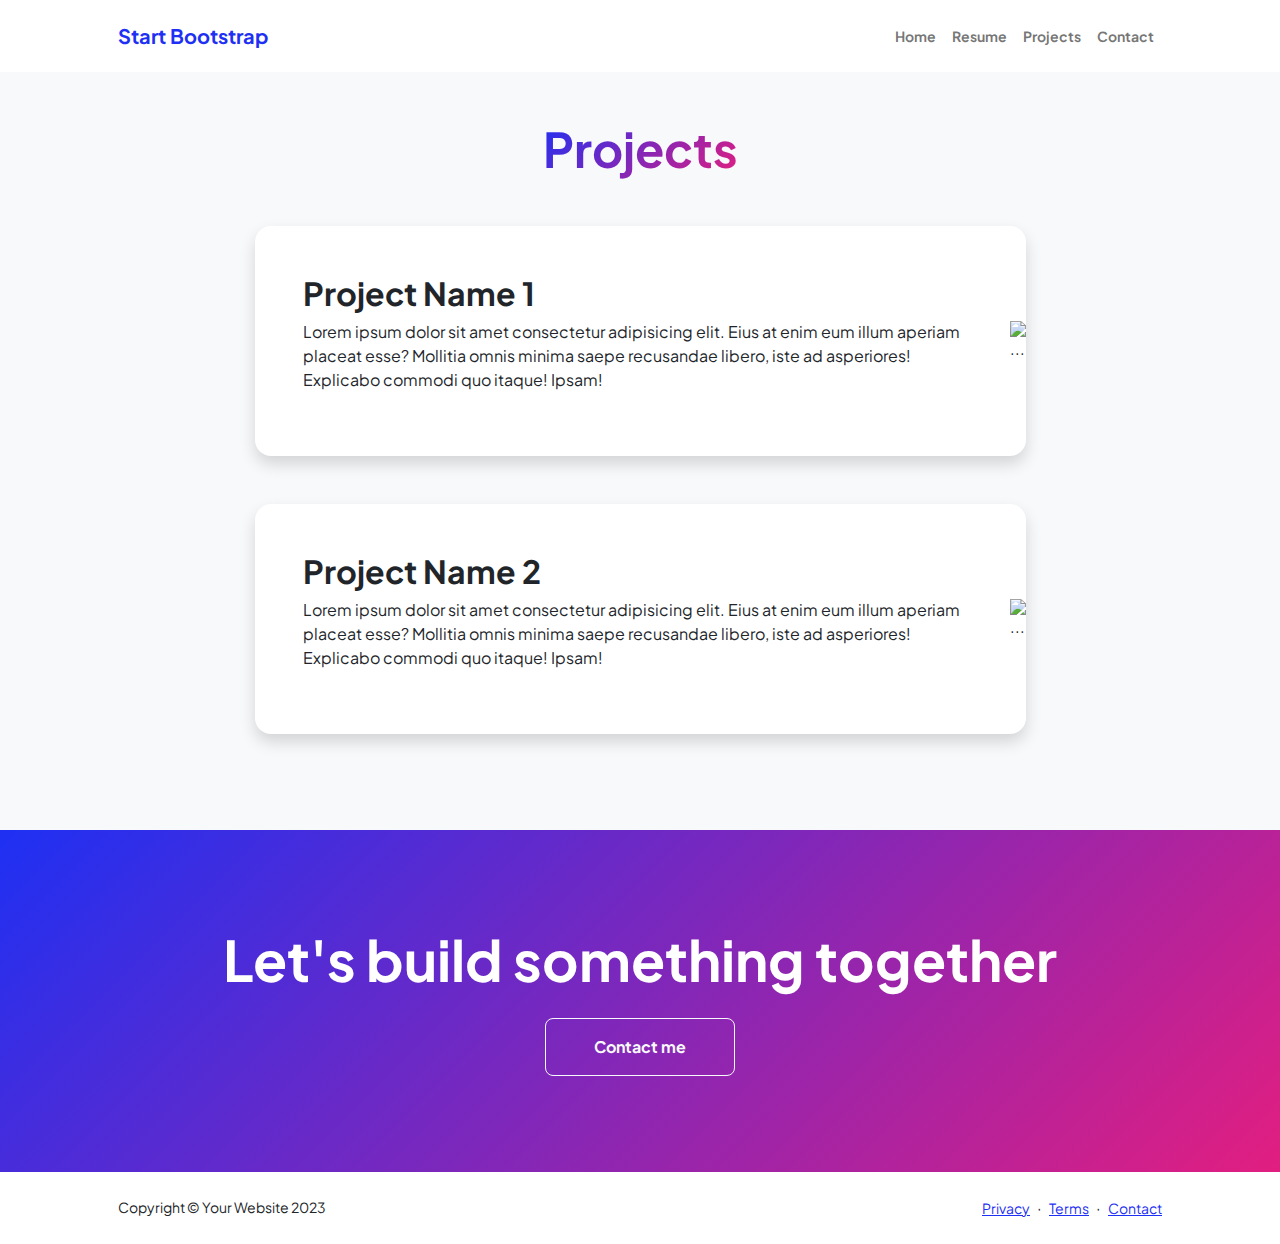
==== projects.html @ a267d9a8 "Initial commit" ====
<!DOCTYPE html>
<html lang="en">
    <head>
        <meta charset="utf-8" />
        <meta name="viewport" content="width=device-width, initial-scale=1, shrink-to-fit=no" />
        <meta name="description" content="" />
        <meta name="author" content="" />
        <title>Modern Business - Start Bootstrap Template</title>
        <!-- Favicon-->
        <link rel="icon" type="image/x-icon" href="assets/favicon.ico" />
        <!-- Custom Google font-->
        <link rel="preconnect" href="https://fonts.googleapis.com" />
        <link rel="preconnect" href="https://fonts.gstatic.com" crossorigin />
        <link href="https://fonts.googleapis.com/css2?family=Plus+Jakarta+Sans:wght@100;200;300;400;500;600;700;800;900&amp;display=swap" rel="stylesheet" />
        <!-- Bootstrap icons-->
        <link href="https://cdn.jsdelivr.net/npm/bootstrap-icons@1.8.1/font/bootstrap-icons.css" rel="stylesheet" />
        <!-- Core theme CSS (includes Bootstrap)-->
        <link href="css/styles.css" rel="stylesheet" />
    </head>
    <body class="d-flex flex-column h-100 bg-light">
        <main class="flex-shrink-0">
            <!-- Navigation-->
            <nav class="navbar navbar-expand-lg navbar-light bg-white py-3">
                <div class="container px-5">
                    <a class="navbar-brand" href="index.html"><span class="fw-bolder text-primary">Start Bootstrap</span></a>
                    <button class="navbar-toggler" type="button" data-bs-toggle="collapse" data-bs-target="#navbarSupportedContent" aria-controls="navbarSupportedContent" aria-expanded="false" aria-label="Toggle navigation"><span class="navbar-toggler-icon"></span></button>
                    <div class="collapse navbar-collapse" id="navbarSupportedContent">
                        <ul class="navbar-nav ms-auto mb-2 mb-lg-0 small fw-bolder">
                            <li class="nav-item"><a class="nav-link" href="index.html">Home</a></li>
                            <li class="nav-item"><a class="nav-link" href="resume.html">Resume</a></li>
                            <li class="nav-item"><a class="nav-link" href="projects.html">Projects</a></li>
                            <li class="nav-item"><a class="nav-link" href="contact.html">Contact</a></li>
                        </ul>
                    </div>
                </div>
            </nav>
            <!-- Projects Section-->
            <section class="py-5">
                <div class="container px-5 mb-5">
                    <div class="text-center mb-5">
                        <h1 class="display-5 fw-bolder mb-0"><span class="text-gradient d-inline">Projects</span></h1>
                    </div>
                    <div class="row gx-5 justify-content-center">
                        <div class="col-lg-11 col-xl-9 col-xxl-8">
                            <!-- Project Card 1-->
                            <div class="card overflow-hidden shadow rounded-4 border-0 mb-5">
                                <div class="card-body p-0">
                                    <div class="d-flex align-items-center">
                                        <div class="p-5">
                                            <h2 class="fw-bolder">Project Name 1</h2>
                                            <p>Lorem ipsum dolor sit amet consectetur adipisicing elit. Eius at enim eum illum aperiam placeat esse? Mollitia omnis minima saepe recusandae libero, iste ad asperiores! Explicabo commodi quo itaque! Ipsam!</p>
                                        </div>
                                        <img class="img-fluid" src="https://dummyimage.com/300x400/343a40/6c757d" alt="..." />
                                    </div>
                                </div>
                            </div>
                            <!-- Project Card 2-->
                            <div class="card overflow-hidden shadow rounded-4 border-0">
                                <div class="card-body p-0">
                                    <div class="d-flex align-items-center">
                                        <div class="p-5">
                                            <h2 class="fw-bolder">Project Name 2</h2>
                                            <p>Lorem ipsum dolor sit amet consectetur adipisicing elit. Eius at enim eum illum aperiam placeat esse? Mollitia omnis minima saepe recusandae libero, iste ad asperiores! Explicabo commodi quo itaque! Ipsam!</p>
                                        </div>
                                        <img class="img-fluid" src="https://dummyimage.com/300x400/343a40/6c757d" alt="..." />
                                    </div>
                                </div>
                            </div>
                        </div>
                    </div>
                </div>
            </section>
            <!-- Call to action section-->
            <section class="py-5 bg-gradient-primary-to-secondary text-white">
                <div class="container px-5 my-5">
                    <div class="text-center">
                        <h2 class="display-4 fw-bolder mb-4">Let's build something together</h2>
                        <a class="btn btn-outline-light btn-lg px-5 py-3 fs-6 fw-bolder" href="contact.html">Contact me</a>
                    </div>
                </div>
            </section>
        </main>
        <!-- Footer-->
        <footer class="bg-white py-4 mt-auto">
            <div class="container px-5">
                <div class="row align-items-center justify-content-between flex-column flex-sm-row">
                    <div class="col-auto"><div class="small m-0">Copyright &copy; Your Website 2023</div></div>
                    <div class="col-auto">
                        <a class="small" href="#!">Privacy</a>
                        <span class="mx-1">&middot;</span>
                        <a class="small" href="#!">Terms</a>
                        <span class="mx-1">&middot;</span>
                        <a class="small" href="#!">Contact</a>
                    </div>
                </div>
            </div>
        </footer>
        <!-- Bootstrap core JS-->
        <script src="https://cdn.jsdelivr.net/npm/bootstrap@5.2.3/dist/js/bootstrap.bundle.min.js"></script>
        <!-- Core theme JS-->
        <script src="js/scripts.js"></script>
    </body>
</html>
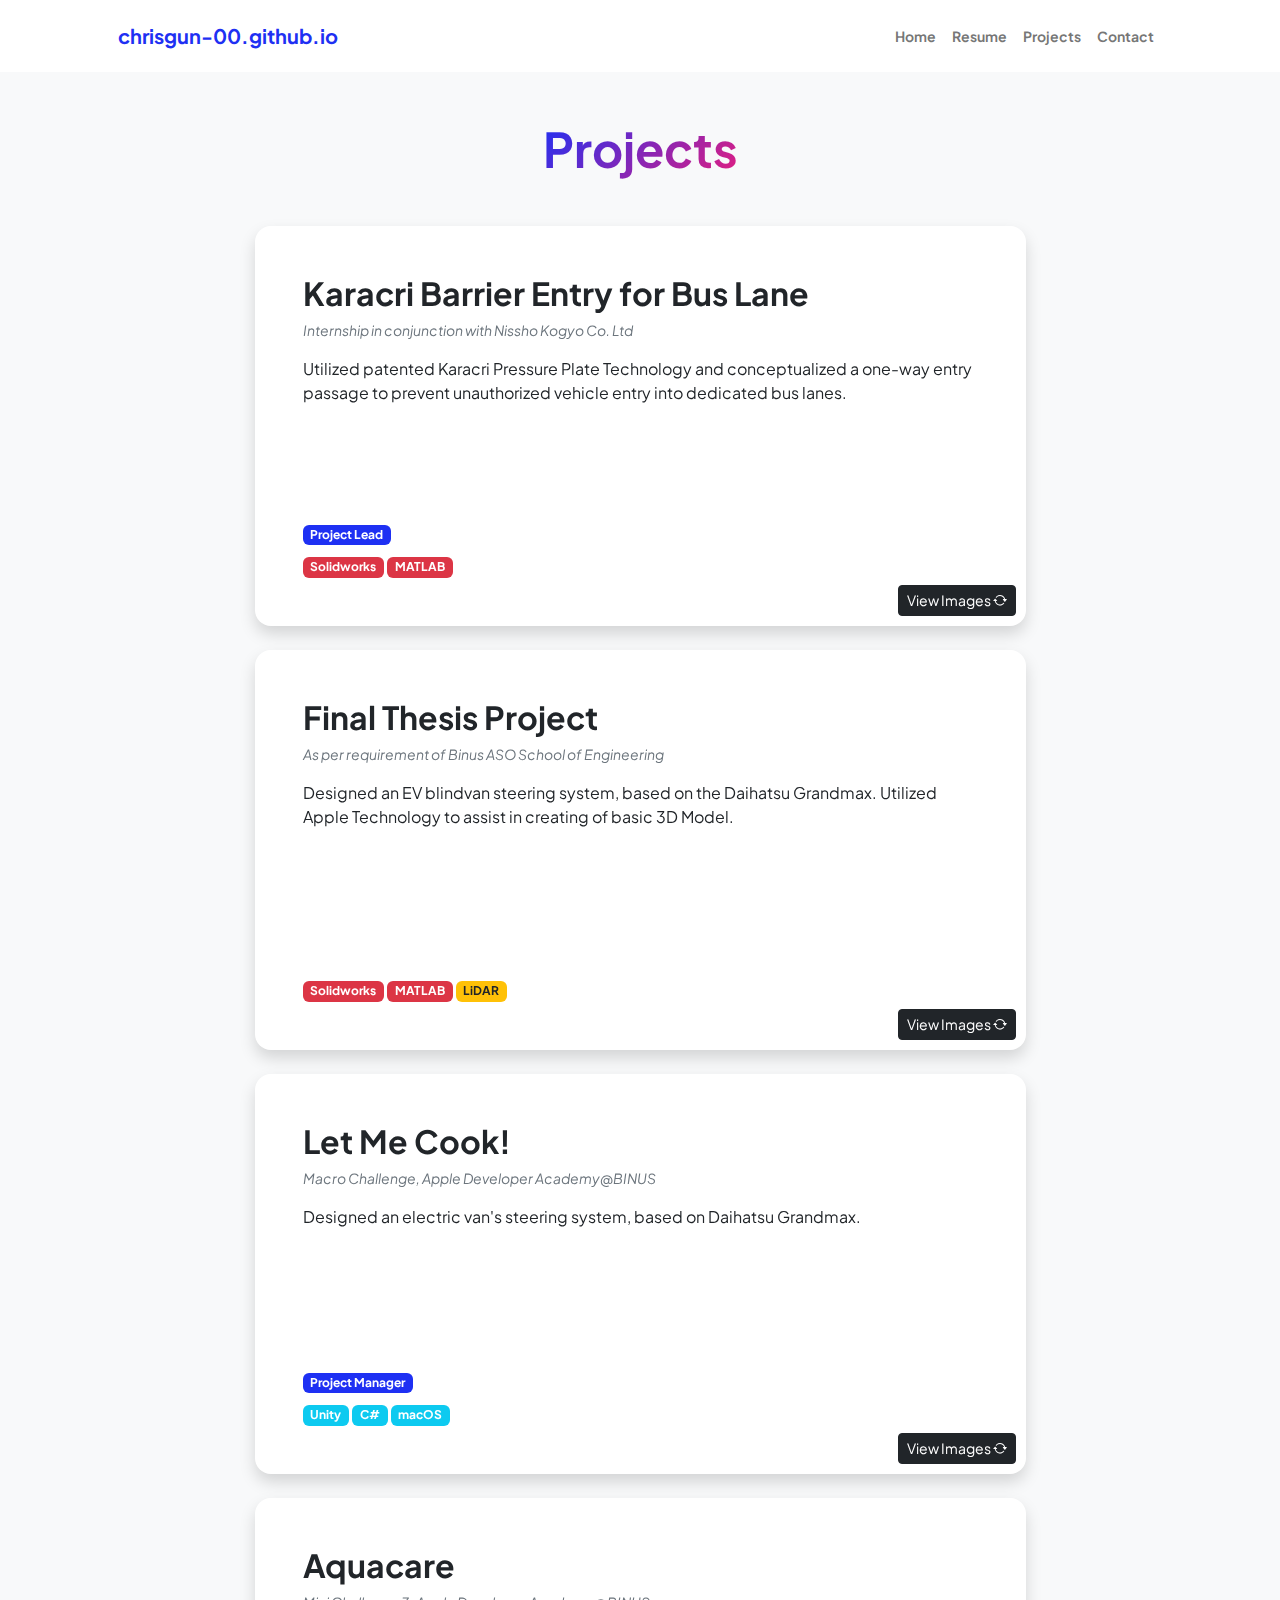
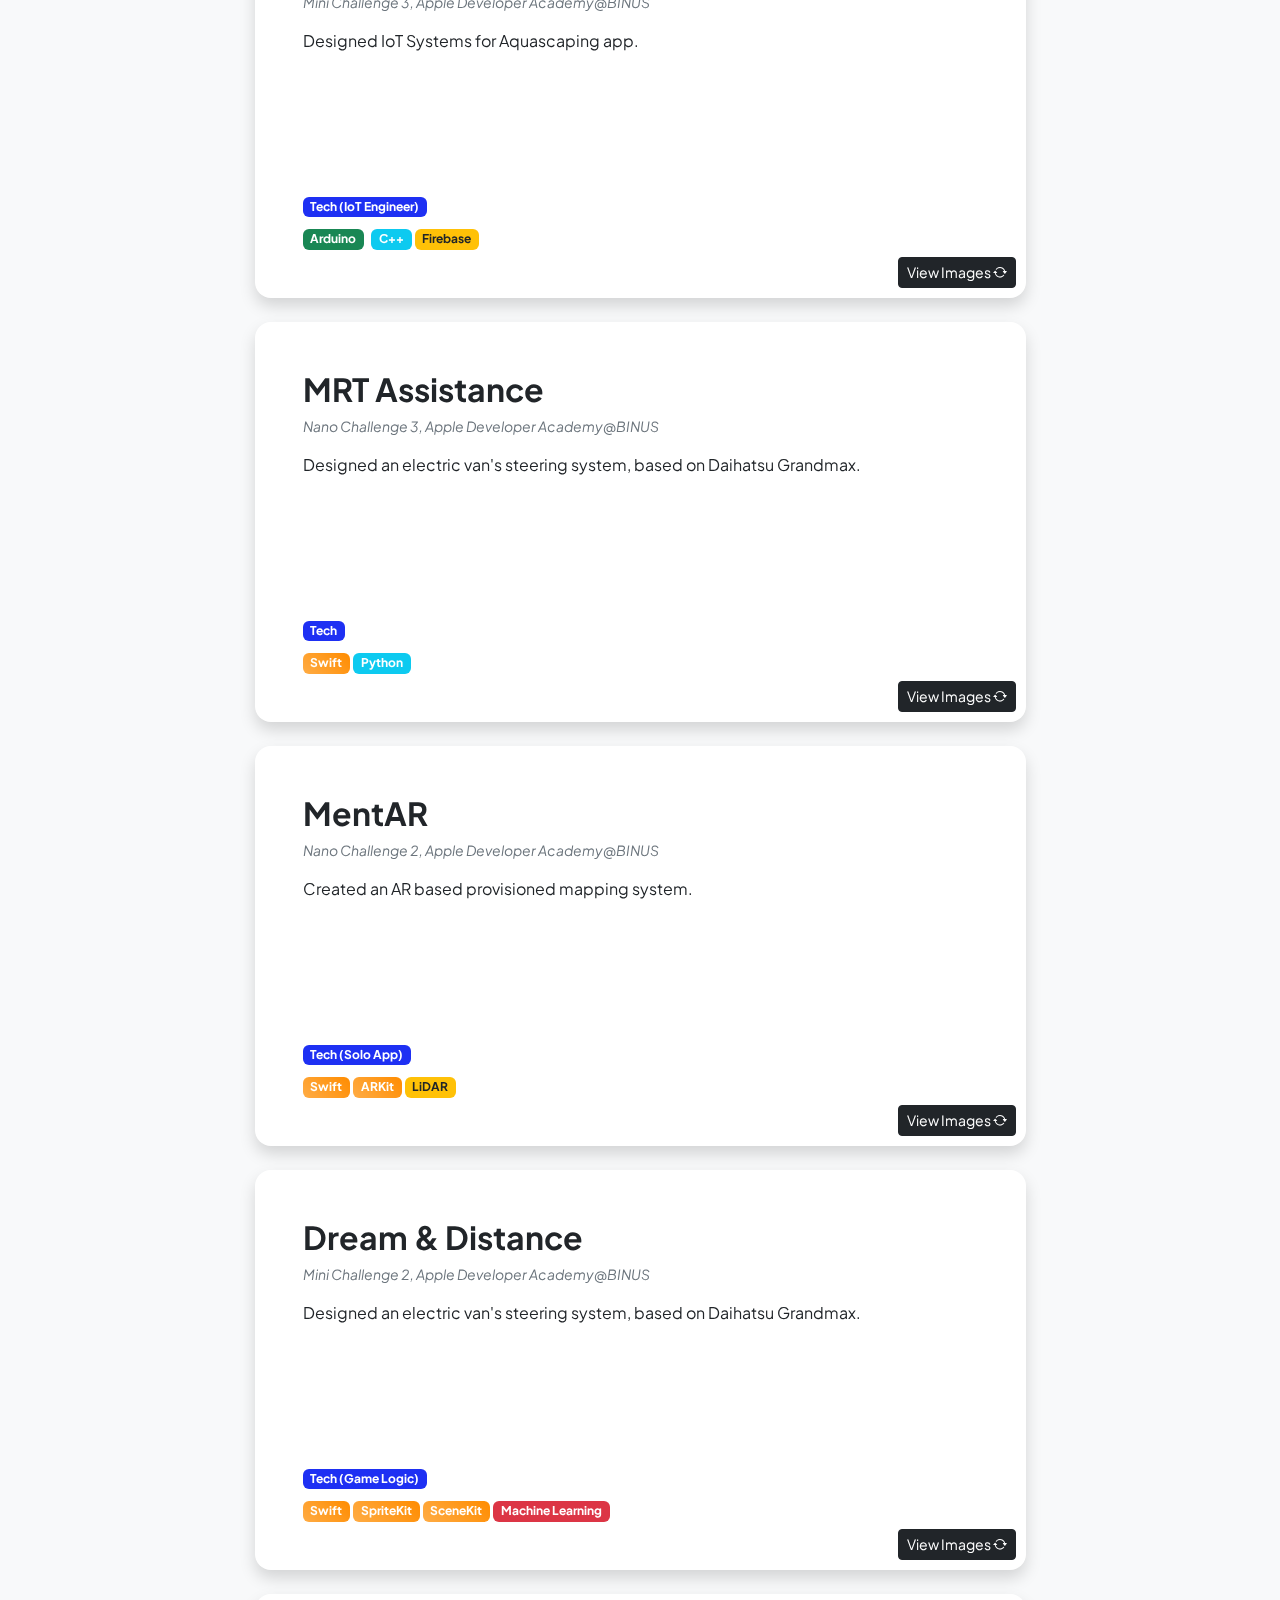
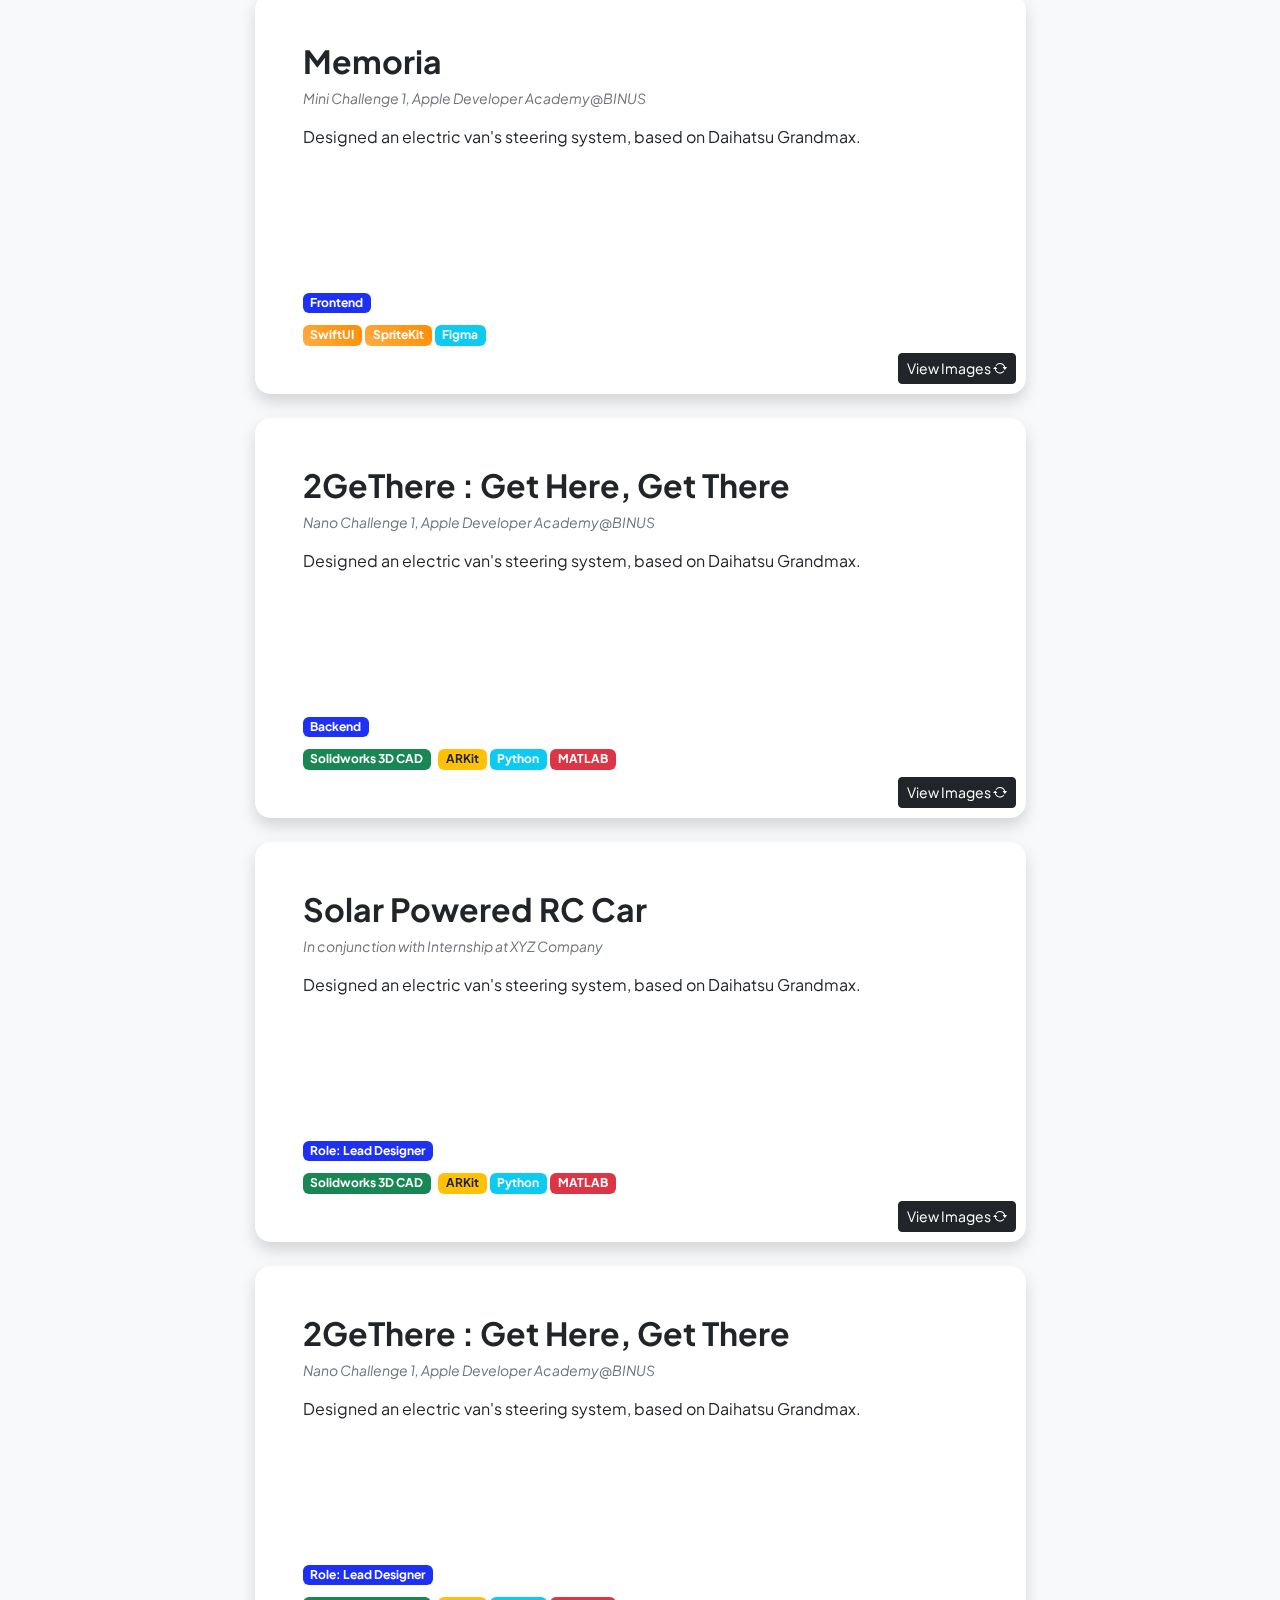
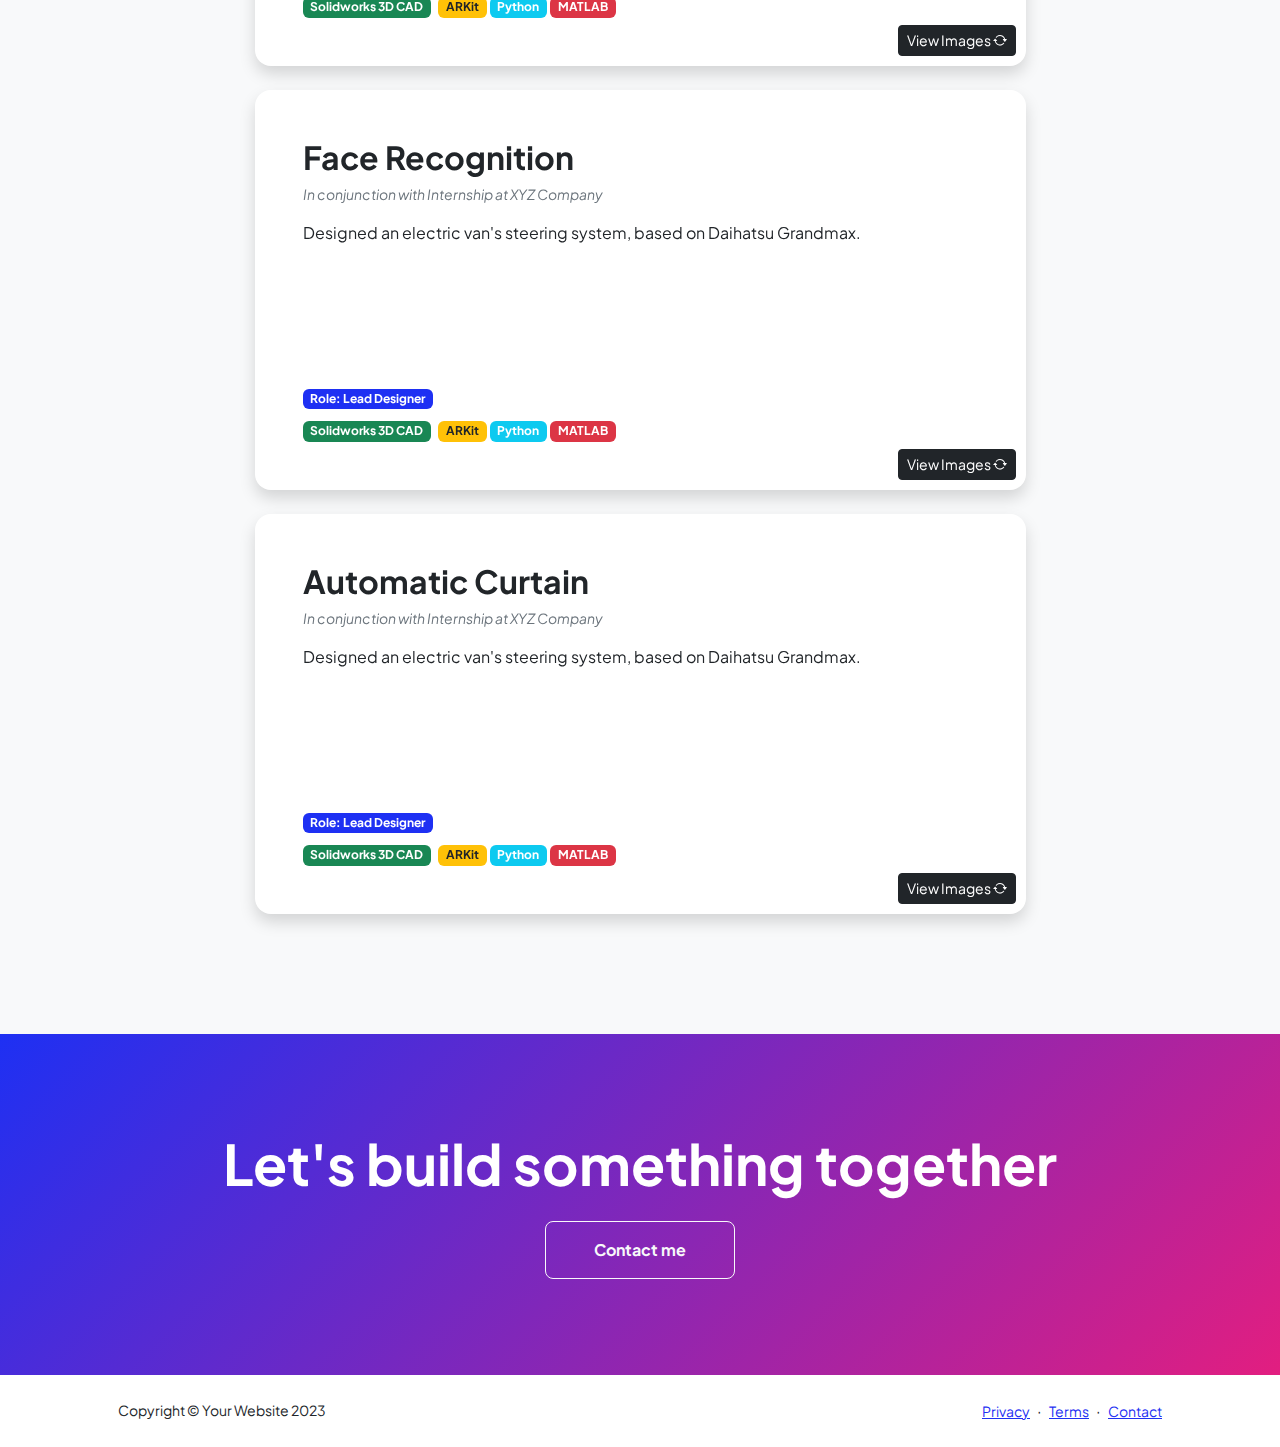
==== commit c09755df: "updated & edited" ====
--- a/projects.html
+++ b/projects.html
@@ -1,103 +1,885 @@
 <!DOCTYPE html>
+
 <html lang="en">
-    <head>
-        <meta charset="utf-8" />
-        <meta name="viewport" content="width=device-width, initial-scale=1, shrink-to-fit=no" />
-        <meta name="description" content="" />
-        <meta name="author" content="" />
-        <title>Modern Business - Start Bootstrap Template</title>
-        <!-- Favicon-->
-        <link rel="icon" type="image/x-icon" href="assets/favicon.ico" />
-        <!-- Custom Google font-->
-        <link rel="preconnect" href="https://fonts.googleapis.com" />
-        <link rel="preconnect" href="https://fonts.gstatic.com" crossorigin />
-        <link href="https://fonts.googleapis.com/css2?family=Plus+Jakarta+Sans:wght@100;200;300;400;500;600;700;800;900&amp;display=swap" rel="stylesheet" />
-        <!-- Bootstrap icons-->
-        <link href="https://cdn.jsdelivr.net/npm/bootstrap-icons@1.8.1/font/bootstrap-icons.css" rel="stylesheet" />
-        <!-- Core theme CSS (includes Bootstrap)-->
-        <link href="css/styles.css" rel="stylesheet" />
-    </head>
-    <body class="d-flex flex-column h-100 bg-light">
-        <main class="flex-shrink-0">
-            <!-- Navigation-->
-            <nav class="navbar navbar-expand-lg navbar-light bg-white py-3">
-                <div class="container px-5">
-                    <a class="navbar-brand" href="index.html"><span class="fw-bolder text-primary">Start Bootstrap</span></a>
-                    <button class="navbar-toggler" type="button" data-bs-toggle="collapse" data-bs-target="#navbarSupportedContent" aria-controls="navbarSupportedContent" aria-expanded="false" aria-label="Toggle navigation"><span class="navbar-toggler-icon"></span></button>
-                    <div class="collapse navbar-collapse" id="navbarSupportedContent">
-                        <ul class="navbar-nav ms-auto mb-2 mb-lg-0 small fw-bolder">
-                            <li class="nav-item"><a class="nav-link" href="index.html">Home</a></li>
-                            <li class="nav-item"><a class="nav-link" href="resume.html">Resume</a></li>
-                            <li class="nav-item"><a class="nav-link" href="projects.html">Projects</a></li>
-                            <li class="nav-item"><a class="nav-link" href="contact.html">Contact</a></li>
-                        </ul>
-                    </div>
-                </div>
-            </nav>
-            <!-- Projects Section-->
-            <section class="py-5">
-                <div class="container px-5 mb-5">
-                    <div class="text-center mb-5">
-                        <h1 class="display-5 fw-bolder mb-0"><span class="text-gradient d-inline">Projects</span></h1>
-                    </div>
-                    <div class="row gx-5 justify-content-center">
-                        <div class="col-lg-11 col-xl-9 col-xxl-8">
-                            <!-- Project Card 1-->
-                            <div class="card overflow-hidden shadow rounded-4 border-0 mb-5">
-                                <div class="card-body p-0">
-                                    <div class="d-flex align-items-center">
-                                        <div class="p-5">
-                                            <h2 class="fw-bolder">Project Name 1</h2>
-                                            <p>Lorem ipsum dolor sit amet consectetur adipisicing elit. Eius at enim eum illum aperiam placeat esse? Mollitia omnis minima saepe recusandae libero, iste ad asperiores! Explicabo commodi quo itaque! Ipsam!</p>
-                                        </div>
-                                        <img class="img-fluid" src="https://dummyimage.com/300x400/343a40/6c757d" alt="..." />
-                                    </div>
-                                </div>
-                            </div>
-                            <!-- Project Card 2-->
-                            <div class="card overflow-hidden shadow rounded-4 border-0">
-                                <div class="card-body p-0">
-                                    <div class="d-flex align-items-center">
-                                        <div class="p-5">
-                                            <h2 class="fw-bolder">Project Name 2</h2>
-                                            <p>Lorem ipsum dolor sit amet consectetur adipisicing elit. Eius at enim eum illum aperiam placeat esse? Mollitia omnis minima saepe recusandae libero, iste ad asperiores! Explicabo commodi quo itaque! Ipsam!</p>
-                                        </div>
-                                        <img class="img-fluid" src="https://dummyimage.com/300x400/343a40/6c757d" alt="..." />
-                                    </div>
-                                </div>
-                            </div>
-                        </div>
-                    </div>
-                </div>
-            </section>
-            <!-- Call to action section-->
-            <section class="py-5 bg-gradient-primary-to-secondary text-white">
-                <div class="container px-5 my-5">
-                    <div class="text-center">
-                        <h2 class="display-4 fw-bolder mb-4">Let's build something together</h2>
-                        <a class="btn btn-outline-light btn-lg px-5 py-3 fs-6 fw-bolder" href="contact.html">Contact me</a>
-                    </div>
-                </div>
-            </section>
-        </main>
-        <!-- Footer-->
-        <footer class="bg-white py-4 mt-auto">
-            <div class="container px-5">
-                <div class="row align-items-center justify-content-between flex-column flex-sm-row">
-                    <div class="col-auto"><div class="small m-0">Copyright &copy; Your Website 2023</div></div>
-                    <div class="col-auto">
-                        <a class="small" href="#!">Privacy</a>
-                        <span class="mx-1">&middot;</span>
-                        <a class="small" href="#!">Terms</a>
-                        <span class="mx-1">&middot;</span>
-                        <a class="small" href="#!">Contact</a>
-                    </div>
-                </div>
-            </div>
-        </footer>
-        <!-- Bootstrap core JS-->
-        <script src="https://cdn.jsdelivr.net/npm/bootstrap@5.2.3/dist/js/bootstrap.bundle.min.js"></script>
-        <!-- Core theme JS-->
-        <script src="js/scripts.js"></script>
-    </body>
-</html>
+<head>
+	<meta charset="utf-8">
+	<meta content="width=device-width, initial-scale=1, shrink-to-fit=no" name="viewport">
+	<meta content="" name="description">
+	<meta content="" name="author">
+
+	<title>Modern Business - Start Bootstrap Template</title><!-- Favicon-->
+	<link href="assets/favicon.ico" rel="icon" type="image/x-icon"><!-- Custom Google font-->
+	<link href="https://fonts.googleapis.com" rel="preconnect">
+	<link href="https://fonts.gstatic.com" rel="preconnect">
+	<link href="https://fonts.googleapis.com/css2?family=Plus+Jakarta+Sans:wght@100;200;300;400;500;600;700;800;900&amp;display=swap" rel="stylesheet"><!-- Bootstrap icons-->
+	<link href="https://cdn.jsdelivr.net/npm/bootstrap-icons@1.8.1/font/bootstrap-icons.css" rel="stylesheet"><!-- Core theme CSS (includes Bootstrap)-->
+	<link href="css/styles.css" rel="stylesheet">
+</head>
+
+<body class="d-flex flex-column h-100 bg-light">
+	<main class="flex-shrink-0">
+		<!-- Navigation-->
+
+
+		<nav class="navbar navbar-expand-lg navbar-light bg-white py-3">
+			<div class="container px-5">
+				<a class="navbar-brand" href="index.html"><span class="fw-bolder text-primary">chrisgun-00.github.io</span></a> <button aria-controls="navbarSupportedContent" aria-expanded="false" aria-label="Toggle navigation" class="navbar-toggler" data-bs-target="#navbarSupportedContent" data-bs-toggle="collapse" type="button"><span class="navbar-toggler-icon"></span></button>
+
+				<div class="collapse navbar-collapse" id="navbarSupportedContent">
+					<ul class="navbar-nav ms-auto mb-2 mb-lg-0 small fw-bolder">
+						<li class="nav-item">
+							<a class="nav-link" href="index.html">Home</a>
+						</li>
+
+
+						<li class="nav-item">
+							<a class="nav-link" href="resume.html">Resume</a>
+						</li>
+
+
+						<li class="nav-item">
+							<a class="nav-link" href="projects.html">Projects</a>
+						</li>
+
+
+						<li class="nav-item">
+							<a class="nav-link" href="contact.html">Contact</a>
+						</li>
+					</ul>
+				</div>
+			</div>
+		</nav>
+		<!-- Projects Section-->
+
+
+		<section class="py-5">
+			<div class="container px-5 mb-5">
+				<div class="text-center mb-5">
+					<h1 class="display-5 fw-bolder mb-0"><span class="text-gradient d-inline">Projects</span>
+					</h1>
+				</div>
+
+
+				<div class="row gx-5 justify-content-center">
+					<div class="col-lg-11 col-xl-9 col-xxl-8">
+						<!-- Project Card 1-->
+
+
+						<div class="card-flip mb-4">
+							<!-- Added mb-4 for spacing between cards -->
+							<!-- Front Side of the Card -->
+
+
+							<div class="card-front card overflow-hidden shadow rounded-4 border-0 h-100">
+								<!-- Added h-100 for consistent height -->
+
+
+								<div class="card-body p-0 d-flex flex-column">
+									<!-- Added d-flex and flex-column -->
+
+
+									<div class="p-5 flex-grow-1">
+										<!-- Added flex-grow-1 -->
+										<!-- Headline -->
+
+
+										<h2 class="fw-bolder">Karacri Barrier Entry for Bus Lane</h2>
+										<!-- Small Italic Subheading -->
+
+
+										<p class="fst-italic small text-muted">Internship in conjunction with Nissho Kogyo Co. Ltd</p>
+										<!-- Description -->
+
+
+										<p>Utilized patented Karacri Pressure Plate Technology and conceptualized a one-way entry passage to prevent unauthorized vehicle entry into dedicated bus lanes.</p>
+									</div>
+									<!-- Role and Stacks at the Bottom -->
+
+
+									<div class="p-5 pt-0">
+										<!-- Added pt-0 to reduce top padding -->
+										<!-- Role Badge -->
+
+
+										<div class="mb-2">
+											<span class="badge bg-primary">Project Lead</span>
+										</div>
+										<!-- Stacks/Technologies Used -->
+
+
+										<div class="mt-2">
+											<span class="badge bg-danger">Solidworks</span> 
+											<span class="badge bg-danger">MATLAB</span>
+										</div>
+									</div>
+								</div>
+								<!-- Flip Button -->
+								<button class="btn btn-sm btn-dark flip-button" onclick="flipCard(this)">View Images <i class="bi bi-arrow-repeat"></i></button>
+							</div>
+							<!-- Back Side of the Card (Carousel) -->
+
+
+							<div class="card-back card overflow-hidden shadow rounded-4 border-0 h-100">
+								<!-- Added h-100 for consistent height -->
+
+
+								<div class="card-body p-0">
+									<!-- Carousel for Images -->
+
+
+									<div class="carousel slide" data-bs-ride="carousel" id="carouselExampleControls" style="width: 100%; height: 100%;">
+										<div class="carousel-inner">
+											<!-- Image 1 -->
+
+
+											<div class="carousel-item active"><img alt="..." class="d-block w-100" src="https://dummyimage.com/600x400/343a40/6c757d" style="object-fit: cover; height: 400px;">
+											</div>
+											<!-- Image 2 -->
+
+
+											<div class="carousel-item"><img alt="..." class="d-block w-100" src="https://dummyimage.com/600x400/6c757d/343a40" style="object-fit: cover; height: 400px;">
+											</div>
+										</div>
+										<!-- Left and Right Controls -->
+										<button class="carousel-control-prev" data-bs-slide="prev" data-bs-target="#carouselExampleControls" type="button"><span aria-hidden="true" class="carousel-control-prev-icon"></span> <span class="visually-hidden">Previous</span></button> <button class="carousel-control-next" data-bs-slide="next" data-bs-target="#carouselExampleControls" type="button"><span aria-hidden="true" class="carousel-control-next-icon"></span> <span class="visually-hidden">Next</span></button>
+									</div>
+								</div>
+								<!-- Flip Button -->
+								<button class="btn btn-sm btn-dark flip-button" onclick="flipCard(this)">Back to Details <i class="bi bi-arrow-repeat"></i></button>
+							</div>
+						</div>
+						<!-- Project Card 2-->
+
+						<div class="card-flip mb-4">
+							<!-- Added mb-4 for spacing between cards -->
+							<!-- Front Side of the Card -->
+							<div class="card-front card overflow-hidden shadow rounded-4 border-0 h-100">
+								<!-- Added h-100 for consistent height -->
+								<div class="card-body p-0 d-flex flex-column">
+									<!-- Added d-flex and flex-column -->
+									<div class="p-5 flex-grow-1">
+										<!-- Added flex-grow-1 -->
+										<!-- Headline -->
+										<h2 class="fw-bolder">Final Thesis Project</h2>
+										<!-- Small Italic Subheading -->
+										<p class="fst-italic small text-muted">As per requirement of Binus ASO School of Engineering</p>
+										<!-- Description -->
+										<p>Designed an EV blindvan steering system, based on the Daihatsu Grandmax.
+										Utilized Apple Technology to assist in creating of basic 3D Model.</p>
+									</div>
+									<!-- Role and Stacks at the Bottom -->
+									<div class="p-5 pt-0">
+										<!-- Added pt-0 to reduce top padding -->
+										<!-- Role Badge -->
+										<div class="mb-2">
+										</div>
+										<!-- Stacks/Technologies Used -->
+										<div class="mt-2">
+											<span class="badge bg-danger">Solidworks</span> 
+											<span class="badge bg-danger">MATLAB</span>
+											<span class="badge bg-warning text-dark">LiDAR</span> 
+
+										</div>
+									</div>
+								</div>
+								<!-- Flip Button -->
+								<button class="btn btn-sm btn-dark flip-button" onclick="flipCard(this)">View Images <i class="bi bi-arrow-repeat"></i></button>
+							</div>
+							<!-- Back Side of the Card (Carousel) -->
+							<div class="card-back card overflow-hidden shadow rounded-4 border-0 h-100">
+								<!-- Added h-100 for consistent height -->
+								<div class="card-body p-0">
+									<!-- Carousel for Images -->
+									<div class="carousel slide" data-bs-ride="carousel" id="carouselExampleControls" style="width: 100%; height: 100%;">
+										<div class="carousel-inner">
+											<!-- Image 1 -->
+											<div class="carousel-item active"><img alt="..." class="d-block w-100" src="https://dummyimage.com/600x400/343a40/6c757d" style="object-fit: cover; height: 400px;">
+											</div>
+											<!-- Image 2 -->
+											<div class="carousel-item"><img alt="..." class="d-block w-100" src="https://dummyimage.com/600x400/6c757d/343a40" style="object-fit: cover; height: 400px;">
+											</div>
+										</div>
+										<!-- Left and Right Controls -->
+										<button class="carousel-control-prev" data-bs-slide="prev" data-bs-target="#carouselExampleControls" type="button"><span aria-hidden="true" class="carousel-control-prev-icon"></span> <span class="visually-hidden">Previous</span></button> <button class="carousel-control-next" data-bs-slide="next" data-bs-target="#carouselExampleControls" type="button"><span aria-hidden="true" class="carousel-control-next-icon"></span> <span class="visually-hidden">Next</span></button>
+									</div>
+								</div>
+								<!-- Flip Button -->
+								<button class="btn btn-sm btn-dark flip-button" onclick="flipCard(this)">Back to Details <i class="bi bi-arrow-repeat"></i></button>
+							</div>
+						</div>
+						<!-- Project Card 9-->
+						<div class="card-flip mb-4">
+							<!-- Added mb-4 for spacing between cards -->
+							<!-- Front Side of the Card -->
+							<div class="card-front card overflow-hidden shadow rounded-4 border-0 h-100">
+								<!-- Added h-100 for consistent height -->
+								<div class="card-body p-0 d-flex flex-column">
+									<!-- Added d-flex and flex-column -->
+									<div class="p-5 flex-grow-1">
+										<!-- Added flex-grow-1 -->
+										<!-- Headline -->
+										<h2 class="fw-bolder">Let Me Cook!</h2>
+										<!-- Small Italic Subheading -->
+										<p class="fst-italic small text-muted">Macro Challenge, Apple Developer Academy@BINUS</p>
+										<!-- Description -->
+										<p>Designed an electric van's steering system, based on Daihatsu Grandmax.</p>
+									</div>
+									<!-- Role and Stacks at the Bottom -->
+									<div class="p-5 pt-0">
+										<!-- Added pt-0 to reduce top padding -->
+										<!-- Role Badge -->
+										<div class="mb-2">
+											<span class="badge bg-primary">Project Manager</span>
+										</div>
+										<!-- Stacks/Technologies Used -->
+										<div class="mt-2">
+											<span class="badge bg-info">Unity</span>
+											<span class="badge bg-info">C#</span>
+											<span class="badge bg-info">macOS</span> 
+										</div>
+									</div>
+								</div>
+								<!-- Flip Button -->
+								<button class="btn btn-sm btn-dark flip-button" onclick="flipCard(this)">View Images <i class="bi bi-arrow-repeat"></i></button>
+							</div>
+							<!-- Back Side of the Card (Carousel) -->
+							<div class="card-back card overflow-hidden shadow rounded-4 border-0 h-100">
+								<!-- Added h-100 for consistent height -->
+								<div class="card-body p-0">
+									<!-- Carousel for Images -->
+									<div class="carousel slide" data-bs-ride="carousel" id="carouselExampleControls" style="width: 100%; height: 100%;">
+										<div class="carousel-inner">
+											<!-- Image 1 -->
+											<div class="carousel-item active"><img alt="..." class="d-block w-100" src="https://dummyimage.com/600x400/343a40/6c757d" style="object-fit: cover; height: 400px;">
+											</div>
+											<!-- Image 2 -->
+											<div class="carousel-item"><img alt="..." class="d-block w-100" src="https://dummyimage.com/600x400/6c757d/343a40" style="object-fit: cover; height: 400px;">
+											</div>
+										</div>
+										<!-- Left and Right Controls -->
+										<button class="carousel-control-prev" data-bs-slide="prev" data-bs-target="#carouselExampleControls" type="button"><span aria-hidden="true" class="carousel-control-prev-icon"></span> <span class="visually-hidden">Previous</span></button> <button class="carousel-control-next" data-bs-slide="next" data-bs-target="#carouselExampleControls" type="button"><span aria-hidden="true" class="carousel-control-next-icon"></span> <span class="visually-hidden">Next</span></button>
+									</div>
+								</div>
+								<!-- Flip Button -->
+								<button class="btn btn-sm btn-dark flip-button" onclick="flipCard(this)">Back to Details <i class="bi bi-arrow-repeat"></i></button>
+							</div>
+						</div>
+						<!-- Project Card 4-->
+						<div class="card-flip mb-4">
+							<!-- Added mb-4 for spacing between cards -->
+							<!-- Front Side of the Card -->
+							<div class="card-front card overflow-hidden shadow rounded-4 border-0 h-100">
+								<!-- Added h-100 for consistent height -->
+								<div class="card-body p-0 d-flex flex-column">
+									<!-- Added d-flex and flex-column -->
+									<div class="p-5 flex-grow-1">
+										<!-- Added flex-grow-1 -->
+										<!-- Headline -->
+										<h2 class="fw-bolder">Aquacare</h2>
+										<!-- Small Italic Subheading -->
+										<p class="fst-italic small text-muted">Mini Challenge 3, Apple Developer Academy@BINUS</p>
+										<!-- Description -->
+										<p>Designed IoT Systems for Aquascaping app.</p>
+									</div>
+									<!-- Role and Stacks at the Bottom -->
+
+
+									<div class="p-5 pt-0">
+										<!-- Added pt-0 to reduce top padding -->
+										<!-- Role Badge -->
+
+										<div class="mb-2">
+											<span class="badge bg-primary">Tech (IoT Engineer)</span>
+										</div>
+										<!-- Stacks/Technologies Used -->
+
+										<div class="mt-2">
+											<span class="badge bg-success me-1">Arduino</span>
+											<span class="badge bg-info">C++</span>
+											<span class="badge bg-warning text-dark">Firebase</span>
+										</div>
+									</div>
+								</div>
+								<!-- Flip Button -->
+								<button class="btn btn-sm btn-dark flip-button" onclick="flipCard(this)">View Images <i class="bi bi-arrow-repeat"></i></button>
+							</div>
+							<!-- Back Side of the Card (Carousel) -->
+							<div class="card-back card overflow-hidden shadow rounded-4 border-0 h-100">
+								<!-- Added h-100 for consistent height -->
+								<div class="card-body p-0">
+									<!-- Carousel for Images -->
+									<div class="carousel slide" data-bs-ride="carousel" id="carouselExampleControls" style="width: 100%; height: 100%;">
+										<div class="carousel-inner">
+											<!-- Image 1 -->
+											<div class="carousel-item active"><img alt="..." class="d-block w-100" src="https://dummyimage.com/600x400/343a40/6c757d" style="object-fit: cover; height: 400px;">
+											</div>
+											<!-- Image 2 -->
+											<div class="carousel-item"><img alt="..." class="d-block w-100" src="https://dummyimage.com/600x400/6c757d/343a40" style="object-fit: cover; height: 400px;">
+											</div>
+										</div>
+										<!-- Left and Right Controls -->
+										<button class="carousel-control-prev" data-bs-slide="prev" data-bs-target="#carouselExampleControls" type="button"><span aria-hidden="true" class="carousel-control-prev-icon"></span> <span class="visually-hidden">Previous</span></button> <button class="carousel-control-next" data-bs-slide="next" data-bs-target="#carouselExampleControls" type="button"><span aria-hidden="true" class="carousel-control-next-icon"></span> <span class="visually-hidden">Next</span></button>
+									</div>
+								</div>
+								<!-- Flip Button -->
+								<button class="btn btn-sm btn-dark flip-button" onclick="flipCard(this)">Back to Details <i class="bi bi-arrow-repeat"></i></button>
+							</div>
+						</div>
+						<!-- Project Card 5-->
+						<div class="card-flip mb-4">
+							<!-- Added mb-4 for spacing between cards -->
+							<!-- Front Side of the Card -->
+							<div class="card-front card overflow-hidden shadow rounded-4 border-0 h-100">
+								<!-- Added h-100 for consistent height -->
+								<div class="card-body p-0 d-flex flex-column">
+									<!-- Added d-flex and flex-column -->
+									<div class="p-5 flex-grow-1">
+										<!-- Added flex-grow-1 -->
+										<!-- Headline -->
+										<h2 class="fw-bolder">MRT Assistance</h2>
+										<!-- Small Italic Subheading -->
+										<p class="fst-italic small text-muted">Nano Challenge 3, Apple Developer Academy@BINUS
+</p>
+										<!-- Description -->
+										<p>Designed an electric van's steering system, based on Daihatsu Grandmax.</p>
+									</div>
+									<!-- Role and Stacks at the Bottom -->
+									<div class="p-5 pt-0">
+										<!-- Added pt-0 to reduce top padding -->
+										<!-- Role Badge -->
+										<div class="mb-2">
+											<span class="badge bg-primary">Tech</span>
+										</div>
+										<!-- Stacks/Technologies Used -->
+										<div class="mt-2">
+											<span class="badge badge-swift-gradient">Swift</span>
+											<span class="badge bg-info">Python</span> 
+										</div>
+									</div>
+								</div>
+								<!-- Flip Button -->
+								<button class="btn btn-sm btn-dark flip-button" onclick="flipCard(this)">View Images <i class="bi bi-arrow-repeat"></i></button>
+							</div>
+							<!-- Back Side of the Card (Carousel) -->
+							<div class="card-back card overflow-hidden shadow rounded-4 border-0 h-100">
+								<!-- Added h-100 for consistent height -->
+								<div class="card-body p-0">
+									<!-- Carousel for Images -->
+									<div class="carousel slide" data-bs-ride="carousel" id="carouselExampleControls" style="width: 100%; height: 100%;">
+										<div class="carousel-inner">
+											<!-- Image 1 -->
+											<div class="carousel-item active"><img alt="..." class="d-block w-100" src="https://dummyimage.com/600x400/343a40/6c757d" style="object-fit: cover; height: 400px;">
+											</div>
+											<!-- Image 2 -->
+											<div class="carousel-item"><img alt="..." class="d-block w-100" src="https://dummyimage.com/600x400/6c757d/343a40" style="object-fit: cover; height: 400px;">
+											</div>
+										</div>
+										<!-- Left and Right Controls -->
+										<button class="carousel-control-prev" data-bs-slide="prev" data-bs-target="#carouselExampleControls" type="button"><span aria-hidden="true" class="carousel-control-prev-icon"></span> <span class="visually-hidden">Previous</span></button> <button class="carousel-control-next" data-bs-slide="next" data-bs-target="#carouselExampleControls" type="button"><span aria-hidden="true" class="carousel-control-next-icon"></span> <span class="visually-hidden">Next</span></button>
+									</div>
+								</div>
+								<!-- Flip Button -->
+								<button class="btn btn-sm btn-dark flip-button" onclick="flipCard(this)">Back to Details <i class="bi bi-arrow-repeat"></i></button>
+							</div>
+						</div>
+						<!-- Project Card 6-->
+						<div class="card-flip mb-4">
+							<!-- Added mb-4 for spacing between cards -->
+							<!-- Front Side of the Card -->
+							<div class="card-front card overflow-hidden shadow rounded-4 border-0 h-100">
+								<!-- Added h-100 for consistent height -->
+								<div class="card-body p-0 d-flex flex-column">
+									<!-- Added d-flex and flex-column -->
+									<div class="p-5 flex-grow-1">
+										<!-- Added flex-grow-1 -->
+										<!-- Headline -->
+										<h2 class="fw-bolder">MentAR</h2>
+										<!-- Small Italic Subheading -->
+										<p class="fst-italic small text-muted">Nano Challenge 2, Apple Developer Academy@BINUS</p>
+										<!-- Description -->
+										<p>Created an AR based provisioned mapping system.</p>
+									</div>
+									<!-- Role and Stacks at the Bottom -->
+									<div class="p-5 pt-0">
+										<!-- Added pt-0 to reduce top padding -->
+										<!-- Role Badge -->
+										<div class="mb-2">
+											<span class="badge bg-primary">Tech (Solo App)</span>
+										</div>
+										<!-- Stacks/Technologies Used -->
+										<div class="mt-2">
+											<span class="badge badge-swift-gradient">Swift</span>
+											<span class="badge badge-swift-gradient">ARKit</span>
+											<span class="badge bg-warning text-dark">LiDAR</span> 
+										</div>
+									</div>
+								</div>
+								<!-- Flip Button -->
+								<button class="btn btn-sm btn-dark flip-button" onclick="flipCard(this)">View Images <i class="bi bi-arrow-repeat"></i></button>
+							</div>
+							<!-- Back Side of the Card (Carousel) -->
+							<div class="card-back card overflow-hidden shadow rounded-4 border-0 h-100">
+								<!-- Added h-100 for consistent height -->
+								<div class="card-body p-0">
+									<!-- Carousel for Images -->
+									<div class="carousel slide" data-bs-ride="carousel" id="carouselExampleControls" style="width: 100%; height: 100%;">
+										<div class="carousel-inner">
+											<!-- Image 1 -->
+											<div class="carousel-item active"><img alt="..." class="d-block w-100" src="https://dummyimage.com/600x400/343a40/6c757d" style="object-fit: cover; height: 400px;">
+											</div>
+											<!-- Image 2 -->
+											<div class="carousel-item"><img alt="..." class="d-block w-100" src="https://dummyimage.com/600x400/6c757d/343a40" style="object-fit: cover; height: 400px;">
+											</div>
+										</div>
+										<!-- Left and Right Controls -->
+										<button class="carousel-control-prev" data-bs-slide="prev" data-bs-target="#carouselExampleControls" type="button"><span aria-hidden="true" class="carousel-control-prev-icon"></span> <span class="visually-hidden">Previous</span></button> <button class="carousel-control-next" data-bs-slide="next" data-bs-target="#carouselExampleControls" type="button"><span aria-hidden="true" class="carousel-control-next-icon"></span> <span class="visually-hidden">Next</span></button>
+									</div>
+								</div>
+								<!-- Flip Button -->
+								<button class="btn btn-sm btn-dark flip-button" onclick="flipCard(this)">Back to Details <i class="bi bi-arrow-repeat"></i></button>
+							</div>
+						</div>
+						<!-- Project Card 7-->
+						<div class="card-flip mb-4">
+							<!-- Added mb-4 for spacing between cards -->
+							<!-- Front Side of the Card -->
+							<div class="card-front card overflow-hidden shadow rounded-4 border-0 h-100">
+								<!-- Added h-100 for consistent height -->
+								<div class="card-body p-0 d-flex flex-column">
+									<!-- Added d-flex and flex-column -->
+									<div class="p-5 flex-grow-1">
+										<!-- Added flex-grow-1 -->
+										<!-- Headline -->
+										<h2 class="fw-bolder">Dream & Distance</h2>
+										<!-- Small Italic Subheading -->
+										<p class="fst-italic small text-muted">Mini Challenge 2, Apple Developer Academy@BINUS</p>
+										<!-- Description -->
+										<p>Designed an electric van's steering system, based on Daihatsu Grandmax.</p>
+									</div>
+									<!-- Role and Stacks at the Bottom -->
+									<div class="p-5 pt-0">
+										<!-- Added pt-0 to reduce top padding -->
+										<!-- Role Badge -->
+										<div class="mb-2">
+											<span class="badge bg-primary">Tech (Game Logic)</span>
+										</div>
+										<!-- Stacks/Technologies Used -->
+										<div class="mt-2">
+											<span class="badge badge-swift-gradient">Swift</span> 
+											<span class="badge badge-swift-gradient">SpriteKit</span>
+											<span class="badge badge-swift-gradient">SceneKit</span>
+											<span class="badge bg-danger">Machine Learning</span>
+										</div>
+									</div>
+								</div>
+								<!-- Flip Button -->
+								<button class="btn btn-sm btn-dark flip-button" onclick="flipCard(this)">View Images <i class="bi bi-arrow-repeat"></i></button>
+							</div>
+							<!-- Back Side of the Card (Carousel) -->
+							<div class="card-back card overflow-hidden shadow rounded-4 border-0 h-100">
+								<!-- Added h-100 for consistent height -->
+								<div class="card-body p-0">
+									<!-- Carousel for Images -->
+									<div class="carousel slide" data-bs-ride="carousel" id="carouselExampleControls" style="width: 100%; height: 100%;">
+										<div class="carousel-inner">
+											<!-- Image 1 -->
+											<div class="carousel-item active"><img alt="..." class="d-block w-100" src="https://dummyimage.com/600x400/343a40/6c757d" style="object-fit: cover; height: 400px;">
+											</div>
+											<!-- Image 2 -->
+											<div class="carousel-item"><img alt="..." class="d-block w-100" src="https://dummyimage.com/600x400/6c757d/343a40" style="object-fit: cover; height: 400px;">
+											</div>
+										</div>
+										<!-- Left and Right Controls -->
+										<button class="carousel-control-prev" data-bs-slide="prev" data-bs-target="#carouselExampleControls" type="button"><span aria-hidden="true" class="carousel-control-prev-icon"></span> <span class="visually-hidden">Previous</span></button> <button class="carousel-control-next" data-bs-slide="next" data-bs-target="#carouselExampleControls" type="button"><span aria-hidden="true" class="carousel-control-next-icon"></span> <span class="visually-hidden">Next</span></button>
+									</div>
+								</div>
+								<!-- Flip Button -->
+								<button class="btn btn-sm btn-dark flip-button" onclick="flipCard(this)">Back to Details <i class="bi bi-arrow-repeat"></i></button>
+							</div>
+						</div>
+						<!-- Project Card 8-->
+						<div class="card-flip mb-4">
+							<!-- Added mb-4 for spacing between cards -->
+							<!-- Front Side of the Card -->
+							<div class="card-front card overflow-hidden shadow rounded-4 border-0 h-100">
+								<!-- Added h-100 for consistent height -->
+								<div class="card-body p-0 d-flex flex-column">
+									<!-- Added d-flex and flex-column -->
+									<div class="p-5 flex-grow-1">
+										<!-- Added flex-grow-1 -->
+										<!-- Headline -->
+										<h2 class="fw-bolder">Memoria</h2>
+										<!-- Small Italic Subheading -->
+										<p class="fst-italic small text-muted">Mini Challenge 1, Apple Developer Academy@BINUS</p>
+										<!-- Description -->
+										<p>Designed an electric van's steering system, based on Daihatsu Grandmax.</p>
+									</div>
+									<!-- Role and Stacks at the Bottom -->
+									<div class="p-5 pt-0">
+										<!-- Added pt-0 to reduce top padding -->
+										<!-- Role Badge -->
+										<div class="mb-2">
+											<span class="badge bg-primary">Frontend</span>
+										</div>
+										<!-- Stacks/Technologies Used -->
+										<div class="mt-2">
+											<span class="badge badge-swift-gradient">SwiftUI</span>
+											<span class="badge badge-swift-gradient">SpriteKit</span>
+											<span class="badge bg-info">Figma</span>
+
+										</div>
+									</div>
+								</div>
+								<!-- Flip Button -->
+								<button class="btn btn-sm btn-dark flip-button" onclick="flipCard(this)">View Images <i class="bi bi-arrow-repeat"></i></button>
+							</div>
+							<!-- Back Side of the Card (Carousel) -->
+							<div class="card-back card overflow-hidden shadow rounded-4 border-0 h-100">
+								<!-- Added h-100 for consistent height -->
+								<div class="card-body p-0">
+									<!-- Carousel for Images -->
+									<div class="carousel slide" data-bs-ride="carousel" id="carouselExampleControls" style="width: 100%; height: 100%;">
+										<div class="carousel-inner">
+											<!-- Image 1 -->
+											<div class="carousel-item active"><img alt="..." class="d-block w-100" src="https://dummyimage.com/600x400/343a40/6c757d" style="object-fit: cover; height: 400px;">
+											</div>
+											<!-- Image 2 -->
+											<div class="carousel-item"><img alt="..." class="d-block w-100" src="https://dummyimage.com/600x400/6c757d/343a40" style="object-fit: cover; height: 400px;">
+											</div>
+										</div>
+										<!-- Left and Right Controls -->
+										<button class="carousel-control-prev" data-bs-slide="prev" data-bs-target="#carouselExampleControls" type="button"><span aria-hidden="true" class="carousel-control-prev-icon"></span> <span class="visually-hidden">Previous</span></button> <button class="carousel-control-next" data-bs-slide="next" data-bs-target="#carouselExampleControls" type="button"><span aria-hidden="true" class="carousel-control-next-icon"></span> <span class="visually-hidden">Next</span></button>
+									</div>
+								</div>
+								<!-- Flip Button -->
+								<button class="btn btn-sm btn-dark flip-button" onclick="flipCard(this)">Back to Details <i class="bi bi-arrow-repeat"></i></button>
+							</div>
+						</div>
+						<!-- Project Card 9-->
+						<div class="card-flip mb-4">
+							<!-- Added mb-4 for spacing between cards -->
+							<!-- Front Side of the Card -->
+							<div class="card-front card overflow-hidden shadow rounded-4 border-0 h-100">
+								<!-- Added h-100 for consistent height -->
+								<div class="card-body p-0 d-flex flex-column">
+									<!-- Added d-flex and flex-column -->
+									<div class="p-5 flex-grow-1">
+										<!-- Added flex-grow-1 -->
+										<!-- Headline -->
+										<h2 class="fw-bolder">2GeThere : Get Here, Get There</h2>
+										<!-- Small Italic Subheading -->
+										<p class="fst-italic small text-muted">Nano Challenge 1, Apple Developer Academy@BINUS</p>
+										<!-- Description -->
+										<p>Designed an electric van's steering system, based on Daihatsu Grandmax.</p>
+									</div>
+									<!-- Role and Stacks at the Bottom -->
+									<div class="p-5 pt-0">
+										<!-- Added pt-0 to reduce top padding -->
+										<!-- Role Badge -->
+										<div class="mb-2">
+											<span class="badge bg-primary">Backend</span>
+										</div>
+										<!-- Stacks/Technologies Used -->
+										<div class="mt-2">
+											<span class="badge bg-success me-1">Solidworks 3D CAD</span> <span class="badge bg-warning text-dark">ARKit</span> <span class="badge bg-info">Python</span> <span class="badge bg-danger">MATLAB</span>
+										</div>
+									</div>
+								</div>
+								<!-- Flip Button -->
+								<button class="btn btn-sm btn-dark flip-button" onclick="flipCard(this)">View Images <i class="bi bi-arrow-repeat"></i></button>
+							</div>
+							<!-- Back Side of the Card (Carousel) -->
+							<div class="card-back card overflow-hidden shadow rounded-4 border-0 h-100">
+								<!-- Added h-100 for consistent height -->
+								<div class="card-body p-0">
+									<!-- Carousel for Images -->
+									<div class="carousel slide" data-bs-ride="carousel" id="carouselExampleControls" style="width: 100%; height: 100%;">
+										<div class="carousel-inner">
+											<!-- Image 1 -->
+											<div class="carousel-item active"><img alt="..." class="d-block w-100" src="https://dummyimage.com/600x400/343a40/6c757d" style="object-fit: cover; height: 400px;">
+											</div>
+											<!-- Image 2 -->
+											<div class="carousel-item"><img alt="..." class="d-block w-100" src="https://dummyimage.com/600x400/6c757d/343a40" style="object-fit: cover; height: 400px;">
+											</div>
+										</div>
+										<!-- Left and Right Controls -->
+										<button class="carousel-control-prev" data-bs-slide="prev" data-bs-target="#carouselExampleControls" type="button"><span aria-hidden="true" class="carousel-control-prev-icon"></span> <span class="visually-hidden">Previous</span></button> <button class="carousel-control-next" data-bs-slide="next" data-bs-target="#carouselExampleControls" type="button"><span aria-hidden="true" class="carousel-control-next-icon"></span> <span class="visually-hidden">Next</span></button>
+									</div>
+								</div>
+								<!-- Flip Button -->
+								<button class="btn btn-sm btn-dark flip-button" onclick="flipCard(this)">Back to Details <i class="bi bi-arrow-repeat"></i></button>
+							</div>
+						</div>
+						<!-- Project Card 9-->
+						<div class="card-flip mb-4">
+							<!-- Added mb-4 for spacing between cards -->
+							<!-- Front Side of the Card -->
+							<div class="card-front card overflow-hidden shadow rounded-4 border-0 h-100">
+								<!-- Added h-100 for consistent height -->
+								<div class="card-body p-0 d-flex flex-column">
+									<!-- Added d-flex and flex-column -->
+									<div class="p-5 flex-grow-1">
+										<!-- Added flex-grow-1 -->
+										<!-- Headline -->
+										<h2 class="fw-bolder">Solar Powered RC Car</h2>
+										<!-- Small Italic Subheading -->
+										<p class="fst-italic small text-muted">In conjunction with Internship at XYZ Company</p>
+										<!-- Description -->
+										<p>Designed an electric van's steering system, based on Daihatsu Grandmax.</p>
+									</div>
+									<!-- Role and Stacks at the Bottom -->
+									<div class="p-5 pt-0">
+										<!-- Added pt-0 to reduce top padding -->
+										<!-- Role Badge -->
+										<div class="mb-2">
+											<span class="badge bg-primary">Role: Lead Designer</span>
+										</div>
+										<!-- Stacks/Technologies Used -->
+										<div class="mt-2">
+											<span class="badge bg-success me-1">Solidworks 3D CAD</span> <span class="badge bg-warning text-dark">ARKit</span> <span class="badge bg-info">Python</span> <span class="badge bg-danger">MATLAB</span>
+										</div>
+									</div>
+								</div>
+								<!-- Flip Button -->
+								<button class="btn btn-sm btn-dark flip-button" onclick="flipCard(this)">View Images <i class="bi bi-arrow-repeat"></i></button>
+							</div>
+							<!-- Back Side of the Card (Carousel) -->
+							<div class="card-back card overflow-hidden shadow rounded-4 border-0 h-100">
+								<!-- Added h-100 for consistent height -->
+								<div class="card-body p-0">
+									<!-- Carousel for Images -->
+									<div class="carousel slide" data-bs-ride="carousel" id="carouselExampleControls" style="width: 100%; height: 100%;">
+										<div class="carousel-inner">
+											<!-- Image 1 -->
+											<div class="carousel-item active"><img alt="..." class="d-block w-100" src="https://dummyimage.com/600x400/343a40/6c757d" style="object-fit: cover; height: 400px;">
+											</div>
+											<!-- Image 2 -->
+											<div class="carousel-item"><img alt="..." class="d-block w-100" src="https://dummyimage.com/600x400/6c757d/343a40" style="object-fit: cover; height: 400px;">
+											</div>
+										</div>
+										<!-- Left and Right Controls -->
+										<button class="carousel-control-prev" data-bs-slide="prev" data-bs-target="#carouselExampleControls" type="button"><span aria-hidden="true" class="carousel-control-prev-icon"></span> <span class="visually-hidden">Previous</span></button> <button class="carousel-control-next" data-bs-slide="next" data-bs-target="#carouselExampleControls" type="button"><span aria-hidden="true" class="carousel-control-next-icon"></span> <span class="visually-hidden">Next</span></button>
+									</div>
+								</div>
+								<!-- Flip Button -->
+								<button class="btn btn-sm btn-dark flip-button" onclick="flipCard(this)">Back to Details <i class="bi bi-arrow-repeat"></i></button>
+							</div>
+						</div>
+												<!-- Project Card 9-->
+						<div class="card-flip mb-4">
+							<!-- Added mb-4 for spacing between cards -->
+							<!-- Front Side of the Card -->
+							<div class="card-front card overflow-hidden shadow rounded-4 border-0 h-100">
+								<!-- Added h-100 for consistent height -->
+								<div class="card-body p-0 d-flex flex-column">
+									<!-- Added d-flex and flex-column -->
+									<div class="p-5 flex-grow-1">
+										<!-- Added flex-grow-1 -->
+										<!-- Headline -->
+										<h2 class="fw-bolder">2GeThere : Get Here, Get There</h2>
+										<!-- Small Italic Subheading -->
+										<p class="fst-italic small text-muted">Nano Challenge 1, Apple Developer Academy@BINUS</p>
+										<!-- Description -->
+										<p>Designed an electric van's steering system, based on Daihatsu Grandmax.</p>
+									</div>
+									<!-- Role and Stacks at the Bottom -->
+									<div class="p-5 pt-0">
+										<!-- Added pt-0 to reduce top padding -->
+										<!-- Role Badge -->
+										<div class="mb-2">
+											<span class="badge bg-primary">Role: Lead Designer</span>
+										</div>
+										<!-- Stacks/Technologies Used -->
+										<div class="mt-2">
+											<span class="badge bg-success me-1">Solidworks 3D CAD</span> <span class="badge bg-warning text-dark">ARKit</span> <span class="badge bg-info">Python</span> <span class="badge bg-danger">MATLAB</span>
+										</div>
+									</div>
+								</div>
+								<!-- Flip Button -->
+								<button class="btn btn-sm btn-dark flip-button" onclick="flipCard(this)">View Images <i class="bi bi-arrow-repeat"></i></button>
+							</div>
+							<!-- Back Side of the Card (Carousel) -->
+							<div class="card-back card overflow-hidden shadow rounded-4 border-0 h-100">
+								<!-- Added h-100 for consistent height -->
+								<div class="card-body p-0">
+									<!-- Carousel for Images -->
+									<div class="carousel slide" data-bs-ride="carousel" id="carouselExampleControls" style="width: 100%; height: 100%;">
+										<div class="carousel-inner">
+											<!-- Image 1 -->
+											<div class="carousel-item active"><img alt="..." class="d-block w-100" src="https://dummyimage.com/600x400/343a40/6c757d" style="object-fit: cover; height: 400px;">
+											</div>
+											<!-- Image 2 -->
+											<div class="carousel-item"><img alt="..." class="d-block w-100" src="https://dummyimage.com/600x400/6c757d/343a40" style="object-fit: cover; height: 400px;">
+											</div>
+										</div>
+										<!-- Left and Right Controls -->
+										<button class="carousel-control-prev" data-bs-slide="prev" data-bs-target="#carouselExampleControls" type="button"><span aria-hidden="true" class="carousel-control-prev-icon"></span> <span class="visually-hidden">Previous</span></button> <button class="carousel-control-next" data-bs-slide="next" data-bs-target="#carouselExampleControls" type="button"><span aria-hidden="true" class="carousel-control-next-icon"></span> <span class="visually-hidden">Next</span></button>
+									</div>
+								</div>
+								<!-- Flip Button -->
+								<button class="btn btn-sm btn-dark flip-button" onclick="flipCard(this)">Back to Details <i class="bi bi-arrow-repeat"></i></button>
+							</div>
+						</div>
+						<!-- Project Card 10-->
+						<div class="card-flip mb-4">
+							<!-- Added mb-4 for spacing between cards -->
+							<!-- Front Side of the Card -->
+							<div class="card-front card overflow-hidden shadow rounded-4 border-0 h-100">
+								<!-- Added h-100 for consistent height -->
+								<div class="card-body p-0 d-flex flex-column">
+									<!-- Added d-flex and flex-column -->
+									<div class="p-5 flex-grow-1">
+										<!-- Added flex-grow-1 -->
+										<!-- Headline -->
+										<h2 class="fw-bolder">Face Recognition</h2>
+										<!-- Small Italic Subheading -->
+										<p class="fst-italic small text-muted">In conjunction with Internship at XYZ Company</p>
+										<!-- Description -->
+										<p>Designed an electric van's steering system, based on Daihatsu Grandmax.</p>
+									</div>
+									<!-- Role and Stacks at the Bottom -->
+									<div class="p-5 pt-0">
+										<!-- Added pt-0 to reduce top padding -->
+										<!-- Role Badge -->
+										<div class="mb-2">
+											<span class="badge bg-primary">Role: Lead Designer</span>
+										</div>
+										<!-- Stacks/Technologies Used -->
+										<div class="mt-2">
+											<span class="badge bg-success me-1">Solidworks 3D CAD</span> <span class="badge bg-warning text-dark">ARKit</span> <span class="badge bg-info">Python</span> <span class="badge bg-danger">MATLAB</span>
+										</div>
+									</div>
+								</div>
+								<!-- Flip Button -->
+								<button class="btn btn-sm btn-dark flip-button" onclick="flipCard(this)">View Images <i class="bi bi-arrow-repeat"></i></button>
+							</div>
+							<!-- Back Side of the Card (Carousel) -->
+							<div class="card-back card overflow-hidden shadow rounded-4 border-0 h-100">
+								<!-- Added h-100 for consistent height -->
+								<div class="card-body p-0">
+									<!-- Carousel for Images -->
+									<div class="carousel slide" data-bs-ride="carousel" id="carouselExampleControls" style="width: 100%; height: 100%;">
+										<div class="carousel-inner">
+											<!-- Image 1 -->
+											<div class="carousel-item active"><img alt="..." class="d-block w-100" src="https://dummyimage.com/600x400/343a40/6c757d" style="object-fit: cover; height: 400px;">
+											</div>
+											<!-- Image 2 -->
+											<div class="carousel-item"><img alt="..." class="d-block w-100" src="https://dummyimage.com/600x400/6c757d/343a40" style="object-fit: cover; height: 400px;">
+											</div>
+										</div>
+										<!-- Left and Right Controls -->
+										<button class="carousel-control-prev" data-bs-slide="prev" data-bs-target="#carouselExampleControls" type="button"><span aria-hidden="true" class="carousel-control-prev-icon"></span> <span class="visually-hidden">Previous</span></button> <button class="carousel-control-next" data-bs-slide="next" data-bs-target="#carouselExampleControls" type="button"><span aria-hidden="true" class="carousel-control-next-icon"></span> <span class="visually-hidden">Next</span></button>
+									</div>
+								</div>
+								<!-- Flip Button -->
+								<button class="btn btn-sm btn-dark flip-button" onclick="flipCard(this)">Back to Details <i class="bi bi-arrow-repeat"></i></button>
+							</div>
+						</div>
+						<!-- Project Card 11-->
+						<div class="card-flip mb-4">
+							<!-- Added mb-4 for spacing between cards -->
+							<!-- Front Side of the Card -->
+							<div class="card-front card overflow-hidden shadow rounded-4 border-0 h-100">
+								<!-- Added h-100 for consistent height -->
+								<div class="card-body p-0 d-flex flex-column">
+									<!-- Added d-flex and flex-column -->
+									<div class="p-5 flex-grow-1">
+										<!-- Added flex-grow-1 -->
+										<!-- Headline -->
+										<h2 class="fw-bolder">Automatic Curtain</h2>
+										<!-- Small Italic Subheading -->
+										<p class="fst-italic small text-muted">In conjunction with Internship at XYZ Company</p>
+										<!-- Description -->
+										<p>Designed an electric van's steering system, based on Daihatsu Grandmax.</p>
+									</div>
+									<!-- Role and Stacks at the Bottom -->
+									<div class="p-5 pt-0">
+										<!-- Added pt-0 to reduce top padding -->
+										<!-- Role Badge -->
+										<div class="mb-2">
+											<span class="badge bg-primary">Role: Lead Designer</span>
+										</div>
+										<!-- Stacks/Technologies Used -->
+										<div class="mt-2">
+											<span class="badge bg-success me-1">Solidworks 3D CAD</span> <span class="badge bg-warning text-dark">ARKit</span> <span class="badge bg-info">Python</span> <span class="badge bg-danger">MATLAB</span>
+										</div>
+									</div>
+								</div>
+								<!-- Flip Button -->
+								<button class="btn btn-sm btn-dark flip-button" onclick="flipCard(this)">View Images <i class="bi bi-arrow-repeat"></i></button>
+							</div>
+							<!-- Back Side of the Card (Carousel) -->
+
+
+							<div class="card-back card overflow-hidden shadow rounded-4 border-0 h-100">
+								<!-- Added h-100 for consistent height -->
+
+
+								<div class="card-body p-0">
+									<!-- Carousel for Images -->
+
+
+									<div class="carousel slide" data-bs-ride="carousel" id="carouselExampleControls" style="width: 100%; height: 100%;">
+										<div class="carousel-inner">
+											<!-- Image 1 -->
+
+
+											<div class="carousel-item active"><img alt="..." class="d-block w-100" src="https://dummyimage.com/600x400/343a40/6c757d" style="object-fit: cover; height: 400px;">
+											</div>
+											<!-- Image 2 -->
+
+
+											<div class="carousel-item"><img alt="..." class="d-block w-100" src="https://dummyimage.com/600x400/6c757d/343a40" style="object-fit: cover; height: 400px;">
+											</div>
+										</div>
+										<!-- Left and Right Controls -->
+										<button class="carousel-control-prev" data-bs-slide="prev" data-bs-target="#carouselExampleControls" type="button"><span aria-hidden="true" class="carousel-control-prev-icon"></span> <span class="visually-hidden">Previous</span></button> <button class="carousel-control-next" data-bs-slide="next" data-bs-target="#carouselExampleControls" type="button"><span aria-hidden="true" class="carousel-control-next-icon"></span> <span class="visually-hidden">Next</span></button>
+									</div>
+								</div>
+								<!-- Flip Button -->
+								<button class="btn btn-sm btn-dark flip-button" onclick="flipCard(this)">Back to Details <i class="bi bi-arrow-repeat"></i></button>
+							</div>
+						</div>
+					</div>
+				</div>
+			</div>
+		</section>
+		<!-- Call to action section-->
+
+
+		<section class="py-5 bg-gradient-primary-to-secondary text-white">
+			<div class="container px-5 my-5">
+				<div class="text-center">
+					<h2 class="display-4 fw-bolder mb-4">Let's build something together</h2>
+					<a class="btn btn-outline-light btn-lg px-5 py-3 fs-6 fw-bolder" href="contact.html">Contact me</a>
+				</div>
+			</div>
+		</section>
+	</main>
+	<!-- Footer-->
+
+
+	<footer class="bg-white py-4 mt-auto">
+		<div class="container px-5">
+			<div class="row align-items-center justify-content-between flex-column flex-sm-row">
+				<div class="col-auto">
+					<div class="small m-0">
+						Copyright &copy; Your Website 2023
+					</div>
+				</div>
+
+
+				<div class="col-auto">
+					<a class="small" href="#!">Privacy</a> <span class="mx-1">&middot;</span> <a class="small" href="#!">Terms</a> <span class="mx-1">&middot;</span> <a class="small" href="#!">Contact</a>
+				</div>
+			</div>
+		</div>
+	</footer>
+	<!-- Bootstrap core JS-->
+	<script src="https://cdn.jsdelivr.net/npm/bootstrap@5.2.3/dist/js/bootstrap.bundle.min.js">
+	</script> <!-- Core theme JS-->
+	 
+	<script src="js/scripts.js">
+	</script>
+</body>
+</html>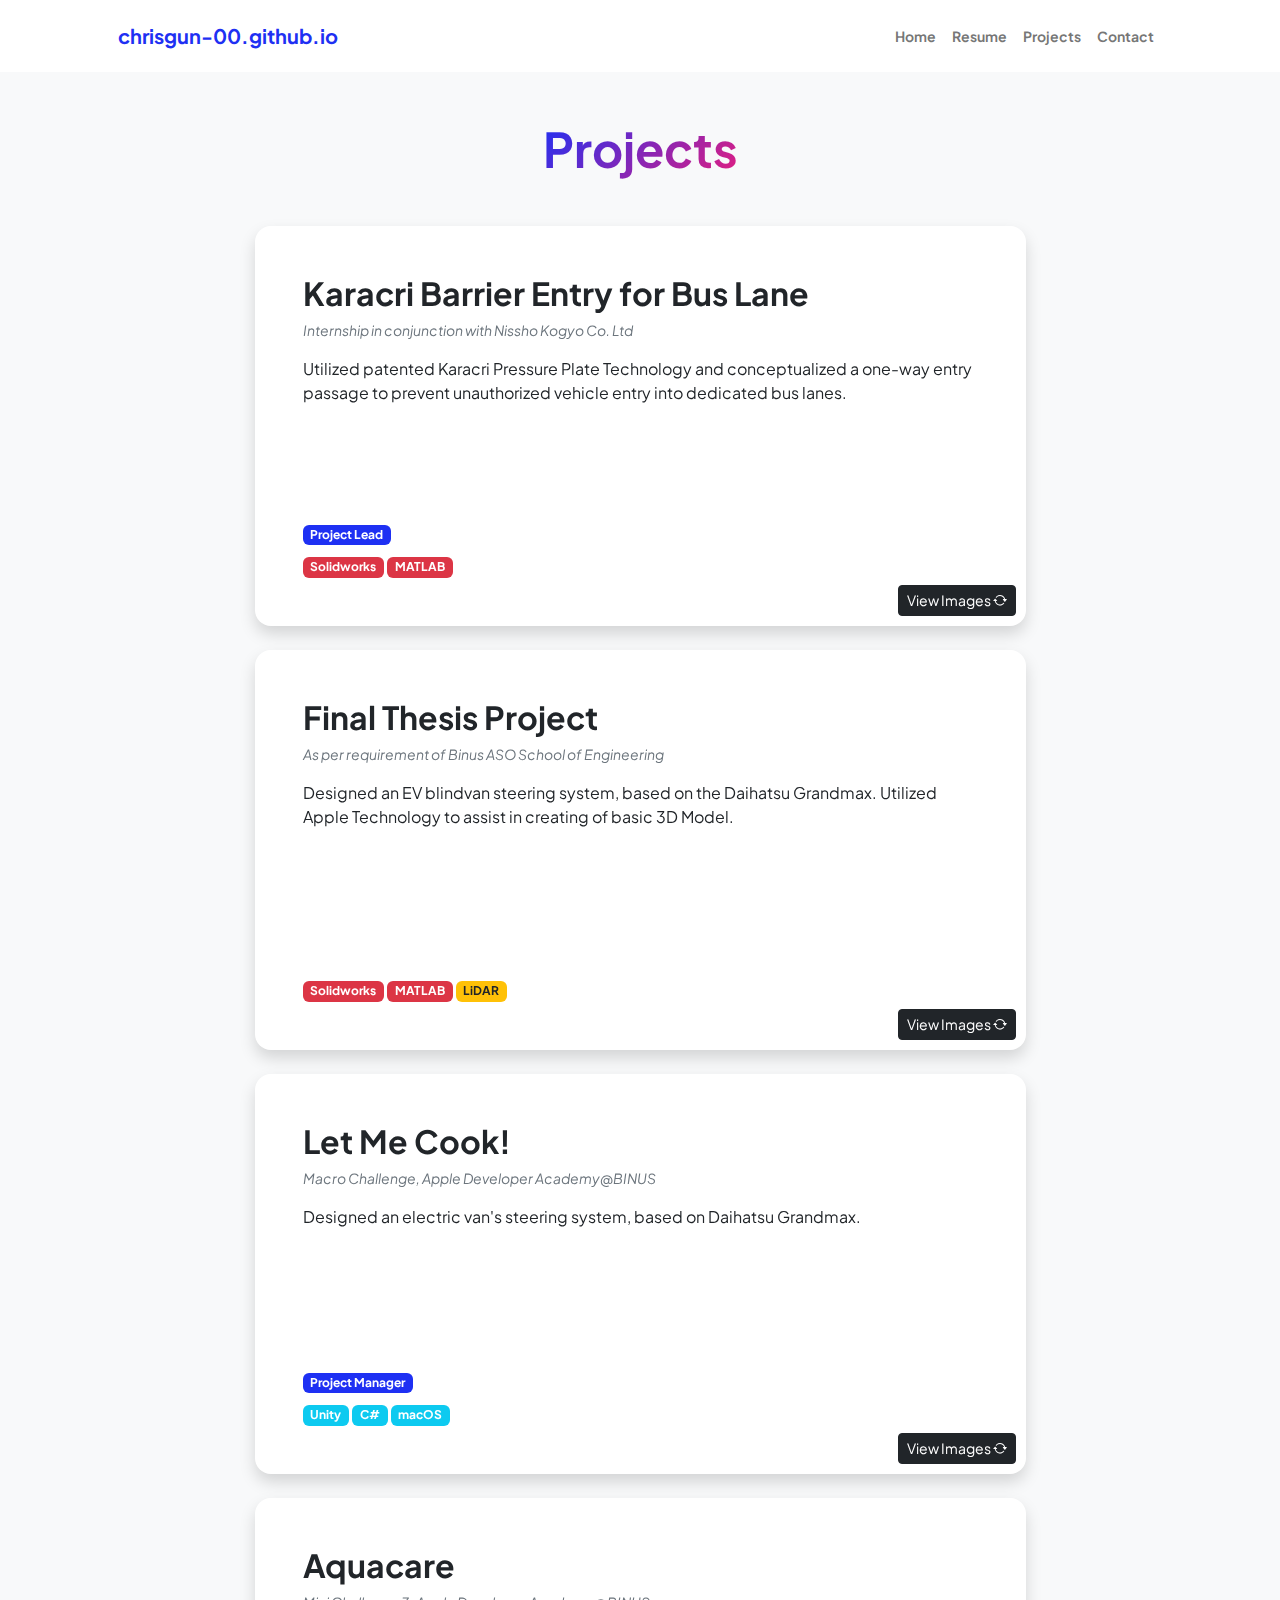
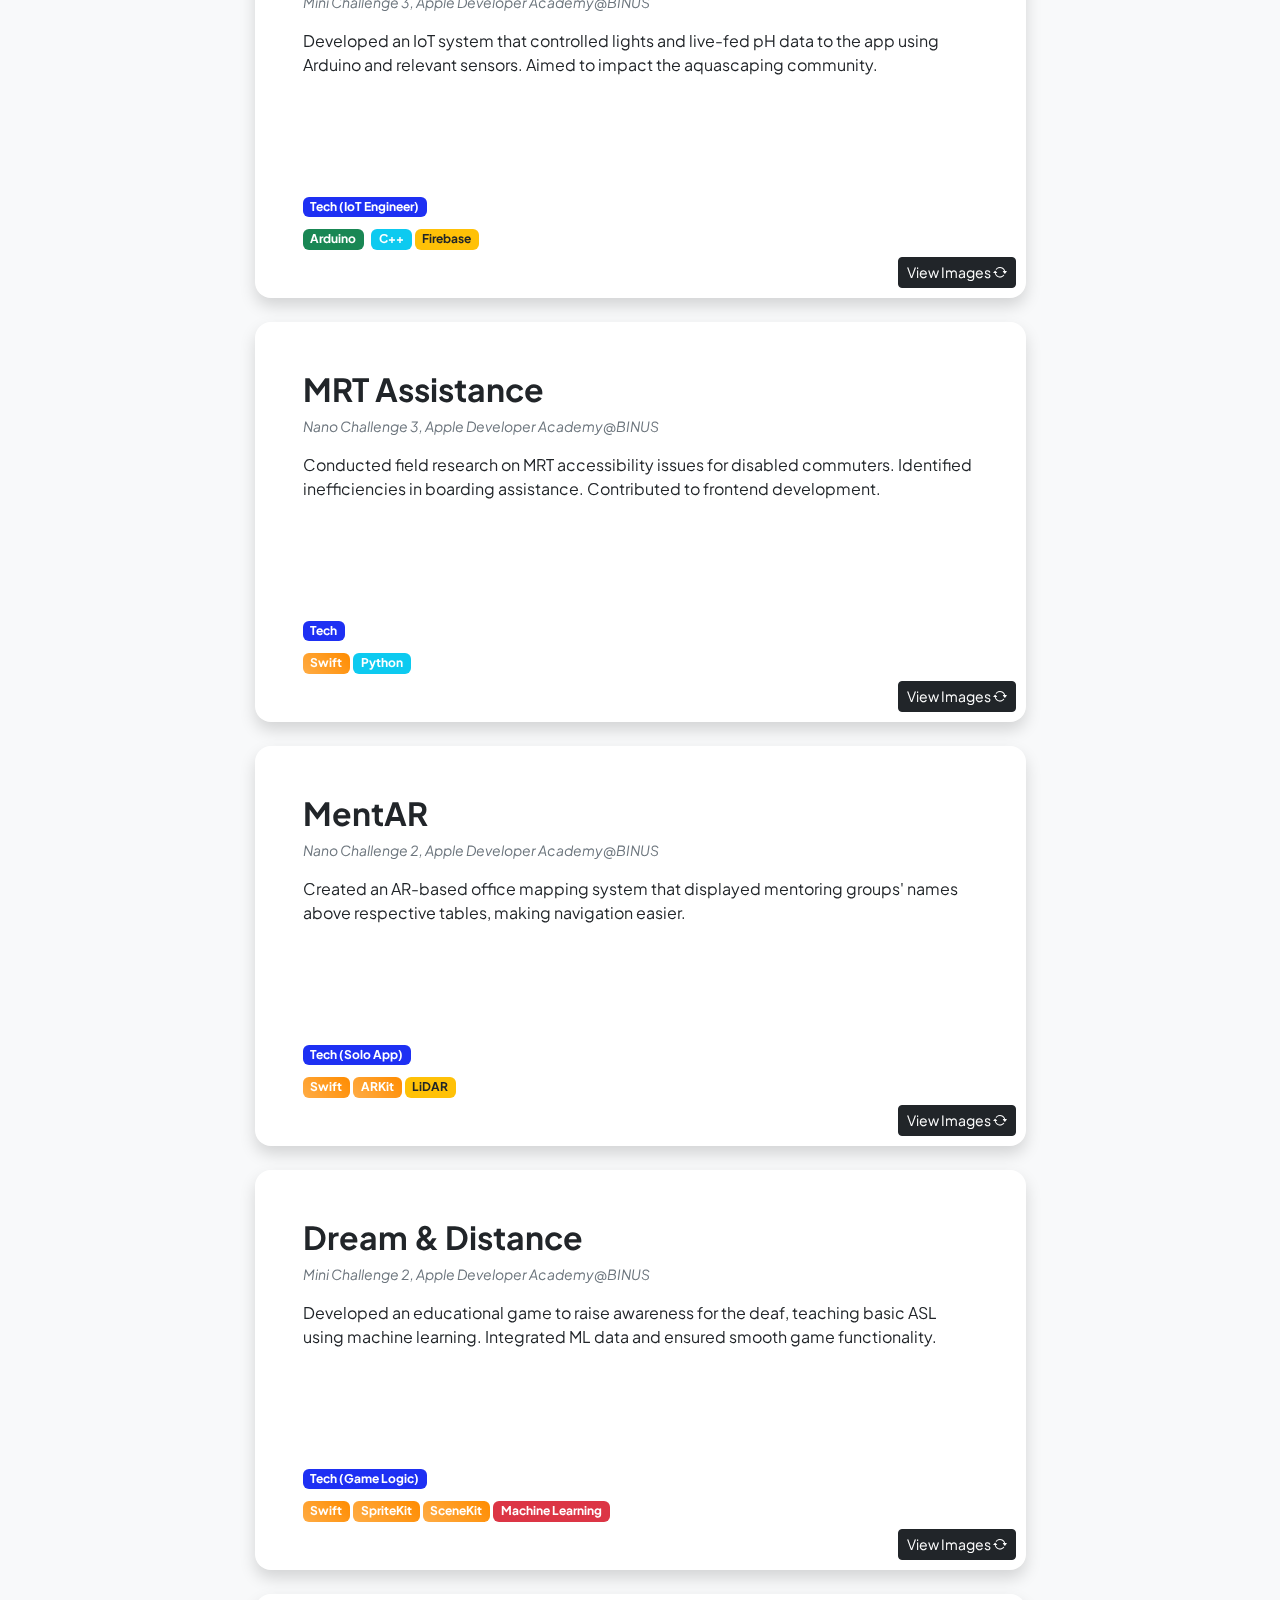
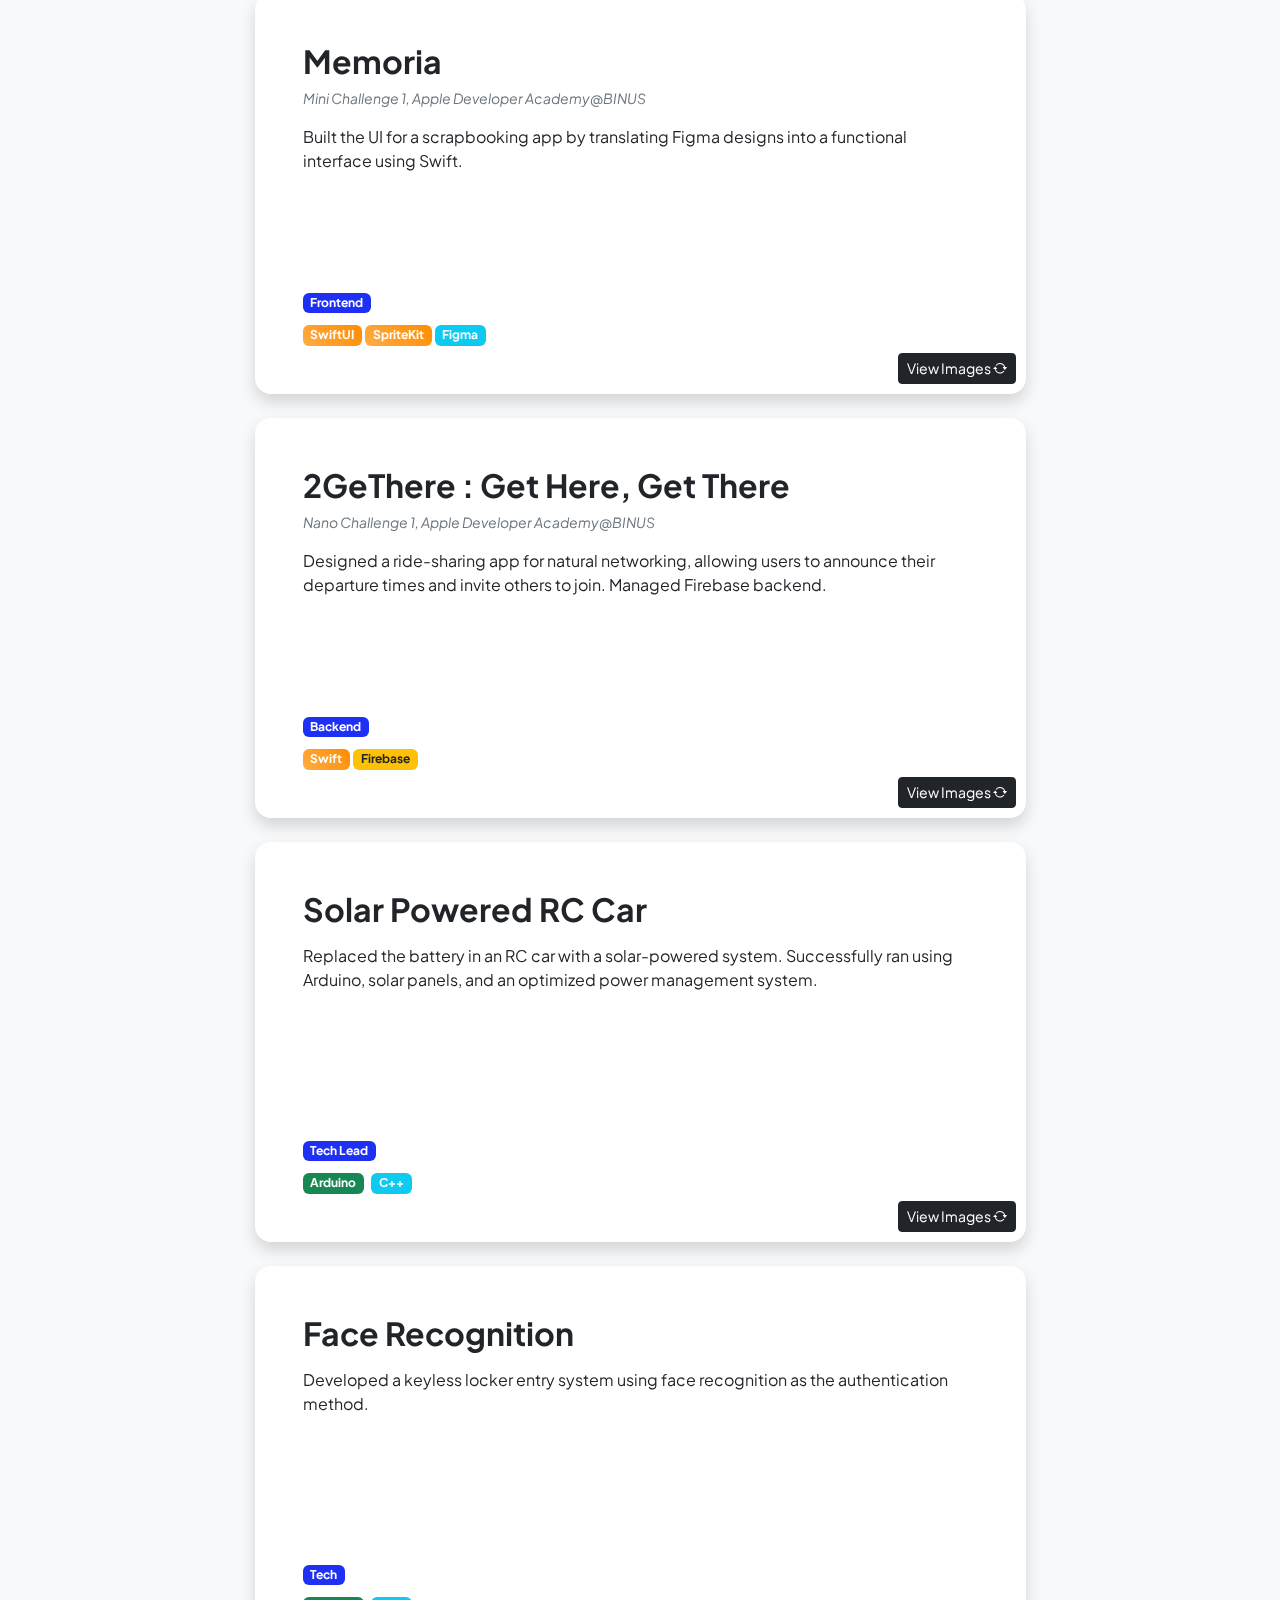
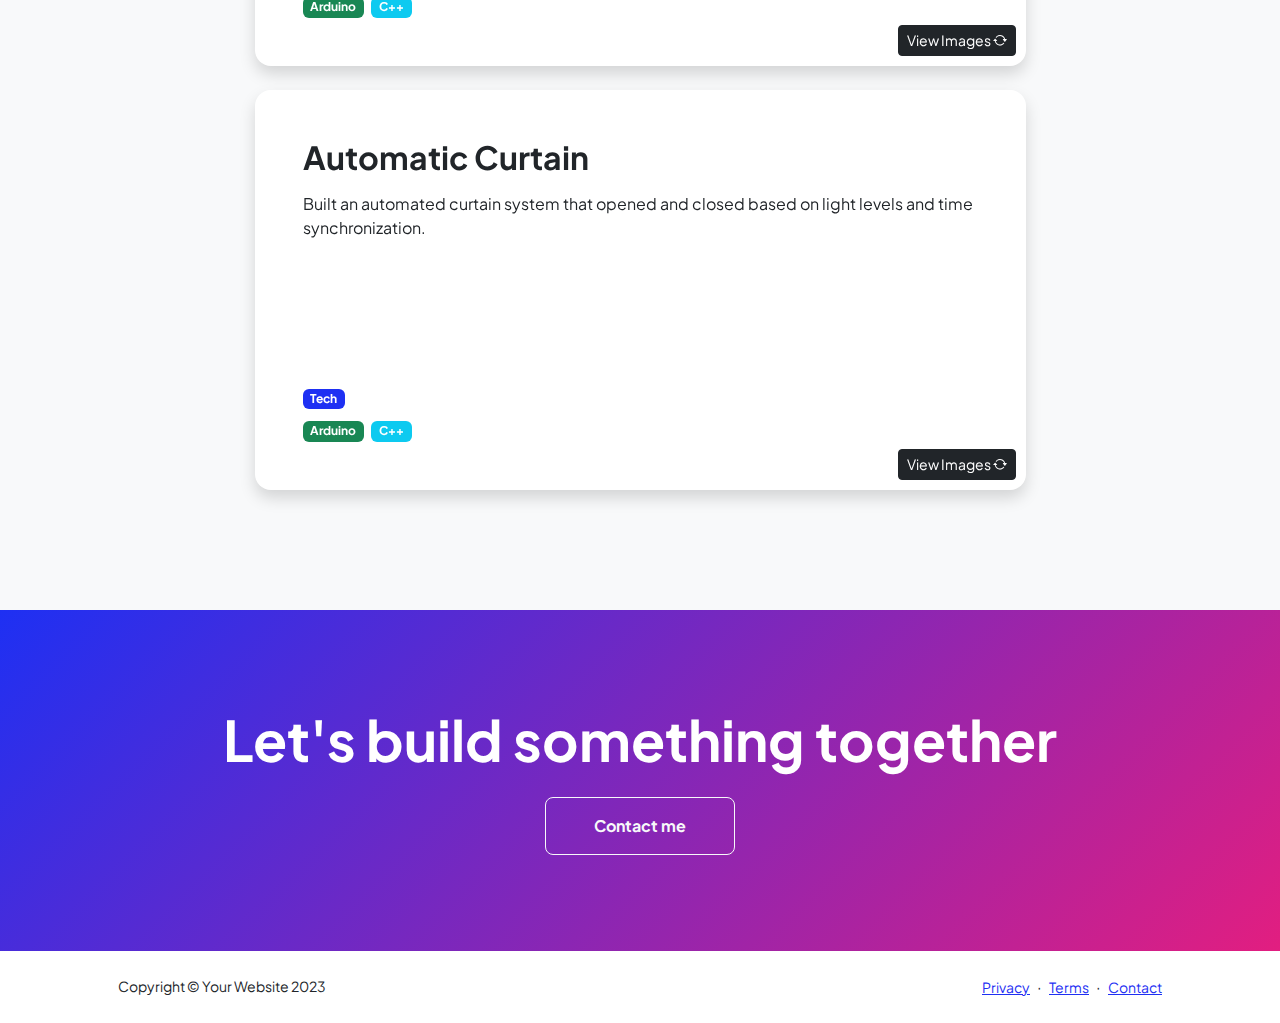
==== commit 9e50c5c1: "updated & edited!" ====
--- a/projects.html
+++ b/projects.html
@@ -19,8 +19,6 @@
 <body class="d-flex flex-column h-100 bg-light">
 	<main class="flex-shrink-0">
 		<!-- Navigation-->
-
-
 		<nav class="navbar navbar-expand-lg navbar-light bg-white py-3">
 			<div class="container px-5">
 				<a class="navbar-brand" href="index.html"><span class="fw-bolder text-primary">chrisgun-00.github.io</span></a> <button aria-controls="navbarSupportedContent" aria-expanded="false" aria-label="Toggle navigation" class="navbar-toggler" data-bs-target="#navbarSupportedContent" data-bs-toggle="collapse" type="button"><span class="navbar-toggler-icon"></span></button>
@@ -30,13 +28,9 @@
 						<li class="nav-item">
 							<a class="nav-link" href="index.html">Home</a>
 						</li>
-
-
 						<li class="nav-item">
 							<a class="nav-link" href="resume.html">Resume</a>
 						</li>
-
-
 						<li class="nav-item">
 							<a class="nav-link" href="projects.html">Projects</a>
 						</li>
@@ -50,63 +44,39 @@
 			</div>
 		</nav>
 		<!-- Projects Section-->
-
-
 		<section class="py-5">
 			<div class="container px-5 mb-5">
 				<div class="text-center mb-5">
 					<h1 class="display-5 fw-bolder mb-0"><span class="text-gradient d-inline">Projects</span>
 					</h1>
 				</div>
-
-
 				<div class="row gx-5 justify-content-center">
 					<div class="col-lg-11 col-xl-9 col-xxl-8">
 						<!-- Project Card 1-->
-
-
-						<div class="card-flip mb-4">
-							<!-- Added mb-4 for spacing between cards -->
-							<!-- Front Side of the Card -->
-
-
-							<div class="card-front card overflow-hidden shadow rounded-4 border-0 h-100">
-								<!-- Added h-100 for consistent height -->
-
-
-								<div class="card-body p-0 d-flex flex-column">
-									<!-- Added d-flex and flex-column -->
-
-
-									<div class="p-5 flex-grow-1">
-										<!-- Added flex-grow-1 -->
-										<!-- Headline -->
-
-
+						<div class="card-flip mb-4">
+							<!-- Added mb-4 for spacing between cards -->
+							<!-- Front Side of the Card -->
+							<div class="card-front card overflow-hidden shadow rounded-4 border-0 h-100">
+								<!-- Added h-100 for consistent height -->
+								<div class="card-body p-0 d-flex flex-column">
+									<!-- Added d-flex and flex-column -->
+									<div class="p-5 flex-grow-1">
+										<!-- Added flex-grow-1 -->
+										<!-- Headline -->
 										<h2 class="fw-bolder">Karacri Barrier Entry for Bus Lane</h2>
 										<!-- Small Italic Subheading -->
-
-
 										<p class="fst-italic small text-muted">Internship in conjunction with Nissho Kogyo Co. Ltd</p>
 										<!-- Description -->
-
-
 										<p>Utilized patented Karacri Pressure Plate Technology and conceptualized a one-way entry passage to prevent unauthorized vehicle entry into dedicated bus lanes.</p>
 									</div>
 									<!-- Role and Stacks at the Bottom -->
-
-
-									<div class="p-5 pt-0">
-										<!-- Added pt-0 to reduce top padding -->
-										<!-- Role Badge -->
-
-
+									<div class="p-5 pt-0">
+										<!-- Added pt-0 to reduce top padding -->
+										<!-- Role Badge -->
 										<div class="mb-2">
 											<span class="badge bg-primary">Project Lead</span>
 										</div>
 										<!-- Stacks/Technologies Used -->
-
-
 										<div class="mt-2">
 											<span class="badge bg-danger">Solidworks</span> 
 											<span class="badge bg-danger">MATLAB</span>
@@ -117,31 +87,21 @@
 								<button class="btn btn-sm btn-dark flip-button" onclick="flipCard(this)">View Images <i class="bi bi-arrow-repeat"></i></button>
 							</div>
 							<!-- Back Side of the Card (Carousel) -->
-
-
-							<div class="card-back card overflow-hidden shadow rounded-4 border-0 h-100">
-								<!-- Added h-100 for consistent height -->
-
-
-								<div class="card-body p-0">
-									<!-- Carousel for Images -->
-
-
-									<div class="carousel slide" data-bs-ride="carousel" id="carouselExampleControls" style="width: 100%; height: 100%;">
-										<div class="carousel-inner">
-											<!-- Image 1 -->
-
-
-											<div class="carousel-item active"><img alt="..." class="d-block w-100" src="https://dummyimage.com/600x400/343a40/6c757d" style="object-fit: cover; height: 400px;">
-											</div>
-											<!-- Image 2 -->
-
-
-											<div class="carousel-item"><img alt="..." class="d-block w-100" src="https://dummyimage.com/600x400/6c757d/343a40" style="object-fit: cover; height: 400px;">
-											</div>
-										</div>
-										<!-- Left and Right Controls -->
-										<button class="carousel-control-prev" data-bs-slide="prev" data-bs-target="#carouselExampleControls" type="button"><span aria-hidden="true" class="carousel-control-prev-icon"></span> <span class="visually-hidden">Previous</span></button> <button class="carousel-control-next" data-bs-slide="next" data-bs-target="#carouselExampleControls" type="button"><span aria-hidden="true" class="carousel-control-next-icon"></span> <span class="visually-hidden">Next</span></button>
+							<div class="card-back card overflow-hidden shadow rounded-4 border-0 h-100">
+								<!-- Added h-100 for consistent height -->
+								<div class="card-body p-0">
+									<!-- Carousel for Images -->
+									<div class="carousel slide" data-bs-ride="carousel" id="carouselExampleControls14" style="width: 100%; height: 100%;">
+										<div class="carousel-inner">
+											<!-- Image 1 -->
+											<div class="carousel-item active"><img alt="..." class="d-block w-100" src="assets/nissho.jpg" style="height: 400px; object-fit: contain; object-position: center;">
+											</div>
+											<!-- Image 2 -->
+											<div class="carousel-item"><img alt="..." class="d-block w-100" src="assets/nissho2.jpg" style="height: 400px; object-fit: contain; object-position: center;">
+											</div>
+										</div>
+										<!-- Left and Right Controls -->
+										<button class="carousel-control-prev" data-bs-slide="prev" data-bs-target="#carouselExampleControls14" type="button"><span aria-hidden="true" class="carousel-control-prev-icon"></span> <span class="visually-hidden">Previous</span></button> <button class="carousel-control-next" data-bs-slide="next" data-bs-target="#carouselExampleControls14" type="button"><span aria-hidden="true" class="carousel-control-next-icon"></span> <span class="visually-hidden">Next</span></button>
 									</div>
 								</div>
 								<!-- Flip Button -->
@@ -149,7 +109,6 @@
 							</div>
 						</div>
 						<!-- Project Card 2-->
-
 						<div class="card-flip mb-4">
 							<!-- Added mb-4 for spacing between cards -->
 							<!-- Front Side of the Card -->
@@ -190,24 +149,24 @@
 								<!-- Added h-100 for consistent height -->
 								<div class="card-body p-0">
 									<!-- Carousel for Images -->
-									<div class="carousel slide" data-bs-ride="carousel" id="carouselExampleControls" style="width: 100%; height: 100%;">
-										<div class="carousel-inner">
-											<!-- Image 1 -->
-											<div class="carousel-item active"><img alt="..." class="d-block w-100" src="https://dummyimage.com/600x400/343a40/6c757d" style="object-fit: cover; height: 400px;">
-											</div>
-											<!-- Image 2 -->
-											<div class="carousel-item"><img alt="..." class="d-block w-100" src="https://dummyimage.com/600x400/6c757d/343a40" style="object-fit: cover; height: 400px;">
-											</div>
-										</div>
-										<!-- Left and Right Controls -->
-										<button class="carousel-control-prev" data-bs-slide="prev" data-bs-target="#carouselExampleControls" type="button"><span aria-hidden="true" class="carousel-control-prev-icon"></span> <span class="visually-hidden">Previous</span></button> <button class="carousel-control-next" data-bs-slide="next" data-bs-target="#carouselExampleControls" type="button"><span aria-hidden="true" class="carousel-control-next-icon"></span> <span class="visually-hidden">Next</span></button>
-									</div>
-								</div>
-								<!-- Flip Button -->
-								<button class="btn btn-sm btn-dark flip-button" onclick="flipCard(this)">Back to Details <i class="bi bi-arrow-repeat"></i></button>
-							</div>
-						</div>
-						<!-- Project Card 9-->
+									<div class="carousel slide" data-bs-ride="carousel" id="carouselExampleControls2" style="width: 100%; height: 100%;">
+										<div class="carousel-inner">
+											<!-- Image 1 -->
+											<div class="carousel-item active"><img alt="..." class="d-block w-100" src="assets/skripsi1.png" style="height: 400px; object-fit: contain; object-position: center;">
+											</div>
+											<!-- Image 2 -->
+											<div class="carousel-item"><img alt="..." class="d-block w-100" src="assets/skripsi2.png" style="height: 400px; object-fit: contain; object-position: center;">
+											</div>
+										</div>
+										<!-- Left and Right Controls -->
+										<button class="carousel-control-prev" data-bs-slide="prev" data-bs-target="#carouselExampleControls2" type="button"><span aria-hidden="true" class="carousel-control-prev-icon"></span> <span class="visually-hidden">Previous</span></button> <button class="carousel-control-next" data-bs-slide="next" data-bs-target="#carouselExampleControls2" type="button"><span aria-hidden="true" class="carousel-control-next-icon"></span> <span class="visually-hidden">Next</span></button>
+									</div>
+								</div>
+								<!-- Flip Button -->
+								<button class="btn btn-sm btn-dark flip-button" onclick="flipCard(this)">Back to Details <i class="bi bi-arrow-repeat"></i></button>
+							</div>
+						</div>
+						<!-- Project Card 3-->
 						<div class="card-flip mb-4">
 							<!-- Added mb-4 for spacing between cards -->
 							<!-- Front Side of the Card -->
@@ -247,17 +206,22 @@
 								<!-- Added h-100 for consistent height -->
 								<div class="card-body p-0">
 									<!-- Carousel for Images -->
-									<div class="carousel slide" data-bs-ride="carousel" id="carouselExampleControls" style="width: 100%; height: 100%;">
-										<div class="carousel-inner">
-											<!-- Image 1 -->
-											<div class="carousel-item active"><img alt="..." class="d-block w-100" src="https://dummyimage.com/600x400/343a40/6c757d" style="object-fit: cover; height: 400px;">
-											</div>
-											<!-- Image 2 -->
-											<div class="carousel-item"><img alt="..." class="d-block w-100" src="https://dummyimage.com/600x400/6c757d/343a40" style="object-fit: cover; height: 400px;">
-											</div>
-										</div>
-										<!-- Left and Right Controls -->
-										<button class="carousel-control-prev" data-bs-slide="prev" data-bs-target="#carouselExampleControls" type="button"><span aria-hidden="true" class="carousel-control-prev-icon"></span> <span class="visually-hidden">Previous</span></button> <button class="carousel-control-next" data-bs-slide="next" data-bs-target="#carouselExampleControls" type="button"><span aria-hidden="true" class="carousel-control-next-icon"></span> <span class="visually-hidden">Next</span></button>
+									<div class="carousel slide" data-bs-ride="carousel" id="carouselExampleControls3" style="width: 100%; height: 100%;">
+										<div class="carousel-inner">
+											<!-- Image 1 -->
+											<div class="carousel-item active"><img alt="..." class="d-block w-100" src="assets/lmc1.jpg" style="height: 400px; object-fit: contain; object-position: center;">
+											</div>
+											<!-- Image 2 -->
+											<div class="carousel-item">
+												<img alt="..." class="d-block w-100" src="assets/lmc2.png" style="height: 400px; object-fit: contain; object-position: center;">
+											</div>
+											<!-- Image 3 -->
+											<div class="carousel-item">
+												<img alt="..." class="d-block w-100" src="assets/lmc3.png" style="height: 400px; object-fit: contain; object-position: center;">
+											</div>
+										</div>
+										<!-- Left and Right Controls -->
+										<button class="carousel-control-prev" data-bs-slide="prev" data-bs-target="#carouselExampleControls3" type="button"><span aria-hidden="true" class="carousel-control-prev-icon"></span> <span class="visually-hidden">Previous</span></button> <button class="carousel-control-next" data-bs-slide="next" data-bs-target="#carouselExampleControls3" type="button"><span aria-hidden="true" class="carousel-control-next-icon"></span> <span class="visually-hidden">Next</span></button>
 									</div>
 								</div>
 								<!-- Flip Button -->
@@ -279,7 +243,7 @@
 										<!-- Small Italic Subheading -->
 										<p class="fst-italic small text-muted">Mini Challenge 3, Apple Developer Academy@BINUS</p>
 										<!-- Description -->
-										<p>Designed IoT Systems for Aquascaping app.</p>
+										<p>Developed an IoT system that controlled lights and live-fed pH data to the app using Arduino and relevant sensors. Aimed to impact the aquascaping community.</p>
 									</div>
 									<!-- Role and Stacks at the Bottom -->
 
@@ -308,17 +272,20 @@
 								<!-- Added h-100 for consistent height -->
 								<div class="card-body p-0">
 									<!-- Carousel for Images -->
-									<div class="carousel slide" data-bs-ride="carousel" id="carouselExampleControls" style="width: 100%; height: 100%;">
-										<div class="carousel-inner">
-											<!-- Image 1 -->
-											<div class="carousel-item active"><img alt="..." class="d-block w-100" src="https://dummyimage.com/600x400/343a40/6c757d" style="object-fit: cover; height: 400px;">
-											</div>
-											<!-- Image 2 -->
-											<div class="carousel-item"><img alt="..." class="d-block w-100" src="https://dummyimage.com/600x400/6c757d/343a40" style="object-fit: cover; height: 400px;">
-											</div>
-										</div>
-										<!-- Left and Right Controls -->
-										<button class="carousel-control-prev" data-bs-slide="prev" data-bs-target="#carouselExampleControls" type="button"><span aria-hidden="true" class="carousel-control-prev-icon"></span> <span class="visually-hidden">Previous</span></button> <button class="carousel-control-next" data-bs-slide="next" data-bs-target="#carouselExampleControls" type="button"><span aria-hidden="true" class="carousel-control-next-icon"></span> <span class="visually-hidden">Next</span></button>
+									<div class="carousel slide" data-bs-ride="carousel" id="carouselExampleControls4" style="width: 100%; height: 100%;">
+										<div class="carousel-inner">
+											<!-- Image 1 -->
+											<div class="carousel-item active"><img alt="..." class="d-block w-100" src="assets/as2.png" style="height: 400px; object-fit: contain; object-position: center;">
+											</div>
+											<!-- Image 2 -->
+											<div class="carousel-item"><img alt="..." class="d-block w-100" src="assets/as1.png" style="height: 400px; object-fit: contain; object-position: center;">
+											</div>
+																						<!-- Image 2 -->
+											<div class="carousel-item"><img alt="..." class="d-block w-100" src="assets/as3.jpg" style="height: 400px; object-fit: contain; object-position: center;">
+											</div>
+										</div>
+										<!-- Left and Right Controls -->
+										<button class="carousel-control-prev" data-bs-slide="prev" data-bs-target="#carouselExampleControls4" type="button"><span aria-hidden="true" class="carousel-control-prev-icon"></span> <span class="visually-hidden">Previous</span></button> <button class="carousel-control-next" data-bs-slide="next" data-bs-target="#carouselExampleControls4" type="button"><span aria-hidden="true" class="carousel-control-next-icon"></span> <span class="visually-hidden">Next</span></button>
 									</div>
 								</div>
 								<!-- Flip Button -->
@@ -341,7 +308,7 @@
 										<p class="fst-italic small text-muted">Nano Challenge 3, Apple Developer Academy@BINUS
 </p>
 										<!-- Description -->
-										<p>Designed an electric van's steering system, based on Daihatsu Grandmax.</p>
+										<p>Conducted field research on MRT accessibility issues for disabled commuters. Identified inefficiencies in boarding assistance. Contributed to frontend development.</p>
 									</div>
 									<!-- Role and Stacks at the Bottom -->
 									<div class="p-5 pt-0">
@@ -365,17 +332,22 @@
 								<!-- Added h-100 for consistent height -->
 								<div class="card-body p-0">
 									<!-- Carousel for Images -->
-									<div class="carousel slide" data-bs-ride="carousel" id="carouselExampleControls" style="width: 100%; height: 100%;">
-										<div class="carousel-inner">
-											<!-- Image 1 -->
-											<div class="carousel-item active"><img alt="..." class="d-block w-100" src="https://dummyimage.com/600x400/343a40/6c757d" style="object-fit: cover; height: 400px;">
-											</div>
-											<!-- Image 2 -->
-											<div class="carousel-item"><img alt="..." class="d-block w-100" src="https://dummyimage.com/600x400/6c757d/343a40" style="object-fit: cover; height: 400px;">
-											</div>
-										</div>
-										<!-- Left and Right Controls -->
-										<button class="carousel-control-prev" data-bs-slide="prev" data-bs-target="#carouselExampleControls" type="button"><span aria-hidden="true" class="carousel-control-prev-icon"></span> <span class="visually-hidden">Previous</span></button> <button class="carousel-control-next" data-bs-slide="next" data-bs-target="#carouselExampleControls" type="button"><span aria-hidden="true" class="carousel-control-next-icon"></span> <span class="visually-hidden">Next</span></button>
+									<div class="carousel slide" data-bs-ride="carousel" id="carouselExampleControls5" style="width: 100%; height: 100%;">
+										<div class="carousel-inner">
+											<!-- Image 1 -->
+											<div class="carousel-item active"><img alt="..." class="d-block w-100" src="assets/mrt1.jpg" style="height: 400px; object-fit: contain; object-position: center;">
+											</div>
+											<!-- Image 2 -->
+											<div class="carousel-item"><img alt="..." class="d-block w-100" src="assets/mrt2.png" style="height: 400px; object-fit: contain; object-position: center;">
+											</div>
+																						<!-- Image 2 -->
+											<div class="carousel-item"><img alt="..." class="d-block w-100" src="assets/mrt3.png" style="height: 400px; object-fit: contain; object-position: center;">
+											</div>
+											<div class="carousel-item"><img alt="..." class="d-block w-100" src="assets/mrt4.jpg" style="height: 400px; object-fit: contain; object-position: center;">
+											</div>
+										</div>
+										<!-- Left and Right Controls -->
+										<button class="carousel-control-prev" data-bs-slide="prev" data-bs-target="#carouselExampleControls5" type="button"><span aria-hidden="true" class="carousel-control-prev-icon"></span> <span class="visually-hidden">Previous</span></button> <button class="carousel-control-next" data-bs-slide="next" data-bs-target="#carouselExampleControls5" type="button"><span aria-hidden="true" class="carousel-control-next-icon"></span> <span class="visually-hidden">Next</span></button>
 									</div>
 								</div>
 								<!-- Flip Button -->
@@ -397,7 +369,7 @@
 										<!-- Small Italic Subheading -->
 										<p class="fst-italic small text-muted">Nano Challenge 2, Apple Developer Academy@BINUS</p>
 										<!-- Description -->
-										<p>Created an AR based provisioned mapping system.</p>
+										<p>Created an AR-based office mapping system that displayed mentoring groups' names above respective tables, making navigation easier.</p>
 									</div>
 									<!-- Role and Stacks at the Bottom -->
 									<div class="p-5 pt-0">
@@ -422,17 +394,17 @@
 								<!-- Added h-100 for consistent height -->
 								<div class="card-body p-0">
 									<!-- Carousel for Images -->
-									<div class="carousel slide" data-bs-ride="carousel" id="carouselExampleControls" style="width: 100%; height: 100%;">
-										<div class="carousel-inner">
-											<!-- Image 1 -->
-											<div class="carousel-item active"><img alt="..." class="d-block w-100" src="https://dummyimage.com/600x400/343a40/6c757d" style="object-fit: cover; height: 400px;">
-											</div>
-											<!-- Image 2 -->
-											<div class="carousel-item"><img alt="..." class="d-block w-100" src="https://dummyimage.com/600x400/6c757d/343a40" style="object-fit: cover; height: 400px;">
-											</div>
-										</div>
-										<!-- Left and Right Controls -->
-										<button class="carousel-control-prev" data-bs-slide="prev" data-bs-target="#carouselExampleControls" type="button"><span aria-hidden="true" class="carousel-control-prev-icon"></span> <span class="visually-hidden">Previous</span></button> <button class="carousel-control-next" data-bs-slide="next" data-bs-target="#carouselExampleControls" type="button"><span aria-hidden="true" class="carousel-control-next-icon"></span> <span class="visually-hidden">Next</span></button>
+									<div class="carousel slide" data-bs-ride="carousel" id="carouselExampleControls6" style="width: 100%; height: 100%;">
+										<div class="carousel-inner">
+											<!-- Image 1 -->
+											<div class="carousel-item active"><img alt="..." class="d-block w-100" src="assets/mentar1.webp" style="height: 400px; object-fit: contain; object-position: center;">
+											</div>
+											<!-- Image 2 -->
+											<div class="carousel-item"><img alt="..." class="d-block w-100" src="assets/mentar2.webp" style="height: 400px; object-fit: contain; object-position: center;">
+											</div>
+										</div>
+										<!-- Left and Right Controls -->
+										<button class="carousel-control-prev" data-bs-slide="prev" data-bs-target="#carouselExampleControls6" type="button"><span aria-hidden="true" class="carousel-control-prev-icon"></span> <span class="visually-hidden">Previous</span></button> <button class="carousel-control-next" data-bs-slide="next" data-bs-target="#carouselExampleControls6" type="button"><span aria-hidden="true" class="carousel-control-next-icon"></span> <span class="visually-hidden">Next</span></button>
 									</div>
 								</div>
 								<!-- Flip Button -->
@@ -454,7 +426,7 @@
 										<!-- Small Italic Subheading -->
 										<p class="fst-italic small text-muted">Mini Challenge 2, Apple Developer Academy@BINUS</p>
 										<!-- Description -->
-										<p>Designed an electric van's steering system, based on Daihatsu Grandmax.</p>
+										<p>Developed an educational game to raise awareness for the deaf, teaching basic ASL using machine learning. Integrated ML data and ensured smooth game functionality.</p>
 									</div>
 									<!-- Role and Stacks at the Bottom -->
 									<div class="p-5 pt-0">
@@ -480,17 +452,17 @@
 								<!-- Added h-100 for consistent height -->
 								<div class="card-body p-0">
 									<!-- Carousel for Images -->
-									<div class="carousel slide" data-bs-ride="carousel" id="carouselExampleControls" style="width: 100%; height: 100%;">
-										<div class="carousel-inner">
-											<!-- Image 1 -->
-											<div class="carousel-item active"><img alt="..." class="d-block w-100" src="https://dummyimage.com/600x400/343a40/6c757d" style="object-fit: cover; height: 400px;">
-											</div>
-											<!-- Image 2 -->
-											<div class="carousel-item"><img alt="..." class="d-block w-100" src="https://dummyimage.com/600x400/6c757d/343a40" style="object-fit: cover; height: 400px;">
-											</div>
-										</div>
-										<!-- Left and Right Controls -->
-										<button class="carousel-control-prev" data-bs-slide="prev" data-bs-target="#carouselExampleControls" type="button"><span aria-hidden="true" class="carousel-control-prev-icon"></span> <span class="visually-hidden">Previous</span></button> <button class="carousel-control-next" data-bs-slide="next" data-bs-target="#carouselExampleControls" type="button"><span aria-hidden="true" class="carousel-control-next-icon"></span> <span class="visually-hidden">Next</span></button>
+									<div class="carousel slide" data-bs-ride="carousel" id="carouselExampleControls7" style="width: 100%; height: 100%;">
+										<div class="carousel-inner">
+											<!-- Image 1 -->
+											<div class="carousel-item active"><img alt="..." class="d-block w-100" src="https://dummyimage.com/600x400/343a40/6c757d" style="height: 400px; object-fit: contain; object-position: center;">
+											</div>
+											<!-- Image 2 -->
+											<div class="carousel-item"><img alt="..." class="d-block w-100" src="https://dummyimage.com/600x400/6c757d/343a40" style="height: 400px; object-fit: contain; object-position: center;">
+											</div>
+										</div>
+										<!-- Left and Right Controls -->
+										<button class="carousel-control-prev" data-bs-slide="prev" data-bs-target="#carouselExampleControls7" type="button"><span aria-hidden="true" class="carousel-control-prev-icon"></span> <span class="visually-hidden">Previous</span></button> <button class="carousel-control-next" data-bs-slide="next" data-bs-target="#carouselExampleControls7" type="button"><span aria-hidden="true" class="carousel-control-next-icon"></span> <span class="visually-hidden">Next</span></button>
 									</div>
 								</div>
 								<!-- Flip Button -->
@@ -512,7 +484,7 @@
 										<!-- Small Italic Subheading -->
 										<p class="fst-italic small text-muted">Mini Challenge 1, Apple Developer Academy@BINUS</p>
 										<!-- Description -->
-										<p>Designed an electric van's steering system, based on Daihatsu Grandmax.</p>
+										<p>Built the UI for a scrapbooking app by translating Figma designs into a functional interface using Swift.</p>
 									</div>
 									<!-- Role and Stacks at the Bottom -->
 									<div class="p-5 pt-0">
@@ -538,17 +510,17 @@
 								<!-- Added h-100 for consistent height -->
 								<div class="card-body p-0">
 									<!-- Carousel for Images -->
-									<div class="carousel slide" data-bs-ride="carousel" id="carouselExampleControls" style="width: 100%; height: 100%;">
-										<div class="carousel-inner">
-											<!-- Image 1 -->
-											<div class="carousel-item active"><img alt="..." class="d-block w-100" src="https://dummyimage.com/600x400/343a40/6c757d" style="object-fit: cover; height: 400px;">
-											</div>
-											<!-- Image 2 -->
-											<div class="carousel-item"><img alt="..." class="d-block w-100" src="https://dummyimage.com/600x400/6c757d/343a40" style="object-fit: cover; height: 400px;">
-											</div>
-										</div>
-										<!-- Left and Right Controls -->
-										<button class="carousel-control-prev" data-bs-slide="prev" data-bs-target="#carouselExampleControls" type="button"><span aria-hidden="true" class="carousel-control-prev-icon"></span> <span class="visually-hidden">Previous</span></button> <button class="carousel-control-next" data-bs-slide="next" data-bs-target="#carouselExampleControls" type="button"><span aria-hidden="true" class="carousel-control-next-icon"></span> <span class="visually-hidden">Next</span></button>
+									<div class="carousel slide" data-bs-ride="carousel" id="carouselExampleControls8" style="width: 100%; height: 100%;">
+										<div class="carousel-inner">
+											<!-- Image 1 -->
+											<div class="carousel-item active"><img alt="..." class="d-block w-100" src="https://dummyimage.com/600x400/343a40/6c757d" style="height: 400px; object-fit: contain; object-position: center;">
+											</div>
+											<!-- Image 2 -->
+											<div class="carousel-item"><img alt="..." class="d-block w-100" src="https://dummyimage.com/600x400/6c757d/343a40" style="height: 400px; object-fit: contain; object-position: center;">
+											</div>
+										</div>
+										<!-- Left and Right Controls -->
+										<button class="carousel-control-prev" data-bs-slide="prev" data-bs-target="#carouselExampleControls8" type="button"><span aria-hidden="true" class="carousel-control-prev-icon"></span> <span class="visually-hidden">Previous</span></button> <button class="carousel-control-next" data-bs-slide="next" data-bs-target="#carouselExampleControls8" type="button"><span aria-hidden="true" class="carousel-control-next-icon"></span> <span class="visually-hidden">Next</span></button>
 									</div>
 								</div>
 								<!-- Flip Button -->
@@ -570,7 +542,9 @@
 										<!-- Small Italic Subheading -->
 										<p class="fst-italic small text-muted">Nano Challenge 1, Apple Developer Academy@BINUS</p>
 										<!-- Description -->
-										<p>Designed an electric van's steering system, based on Daihatsu Grandmax.</p>
+										<p>Designed a ride-sharing app for natural networking, allowing users to announce their departure times and invite others to join. Managed Firebase backend.
+
+</p>
 									</div>
 									<!-- Role and Stacks at the Bottom -->
 									<div class="p-5 pt-0">
@@ -581,29 +555,30 @@
 										</div>
 										<!-- Stacks/Technologies Used -->
 										<div class="mt-2">
-											<span class="badge bg-success me-1">Solidworks 3D CAD</span> <span class="badge bg-warning text-dark">ARKit</span> <span class="badge bg-info">Python</span> <span class="badge bg-danger">MATLAB</span>
-										</div>
-									</div>
-								</div>
-								<!-- Flip Button -->
-								<button class="btn btn-sm btn-dark flip-button" onclick="flipCard(this)">View Images <i class="bi bi-arrow-repeat"></i></button>
-							</div>
-							<!-- Back Side of the Card (Carousel) -->
-							<div class="card-back card overflow-hidden shadow rounded-4 border-0 h-100">
-								<!-- Added h-100 for consistent height -->
-								<div class="card-body p-0">
-									<!-- Carousel for Images -->
-									<div class="carousel slide" data-bs-ride="carousel" id="carouselExampleControls" style="width: 100%; height: 100%;">
-										<div class="carousel-inner">
-											<!-- Image 1 -->
-											<div class="carousel-item active"><img alt="..." class="d-block w-100" src="https://dummyimage.com/600x400/343a40/6c757d" style="object-fit: cover; height: 400px;">
-											</div>
-											<!-- Image 2 -->
-											<div class="carousel-item"><img alt="..." class="d-block w-100" src="https://dummyimage.com/600x400/6c757d/343a40" style="object-fit: cover; height: 400px;">
-											</div>
-										</div>
-										<!-- Left and Right Controls -->
-										<button class="carousel-control-prev" data-bs-slide="prev" data-bs-target="#carouselExampleControls" type="button"><span aria-hidden="true" class="carousel-control-prev-icon"></span> <span class="visually-hidden">Previous</span></button> <button class="carousel-control-next" data-bs-slide="next" data-bs-target="#carouselExampleControls" type="button"><span aria-hidden="true" class="carousel-control-next-icon"></span> <span class="visually-hidden">Next</span></button>
+											<span class="badge badge-swift-gradient">Swift</span>
+											<span class="badge bg-warning text-dark">Firebase</span>
+										</div>
+									</div>
+								</div>
+								<!-- Flip Button -->
+								<button class="btn btn-sm btn-dark flip-button" onclick="flipCard(this)">View Images <i class="bi bi-arrow-repeat"></i></button>
+							</div>
+							<!-- Back Side of the Card (Carousel) -->
+							<div class="card-back card overflow-hidden shadow rounded-4 border-0 h-100">
+								<!-- Added h-100 for consistent height -->
+								<div class="card-body p-0">
+									<!-- Carousel for Images -->
+									<div class="carousel slide" data-bs-ride="carousel" id="carouselExampleControls9" style="width: 100%; height: 100%;">
+										<div class="carousel-inner">
+											<!-- Image 1 -->
+											<div class="carousel-item active"><img alt="..." class="d-block w-100" src="https://dummyimage.com/600x400/343a40/6c757d" style="height: 400px; object-fit: contain; object-position: center;">
+											</div>
+											<!-- Image 2 -->
+											<div class="carousel-item"><img alt="..." class="d-block w-100" src="https://dummyimage.com/600x400/6c757d/343a40" style="height: 400px; object-fit: contain; object-position: center;">
+											</div>
+										</div>
+										<!-- Left and Right Controls -->
+										<button class="carousel-control-prev" data-bs-slide="prev" data-bs-target="#carouselExampleControls9" type="button"><span aria-hidden="true" class="carousel-control-prev-icon"></span> <span class="visually-hidden">Previous</span></button> <button class="carousel-control-next" data-bs-slide="next" data-bs-target="#carouselExampleControls9" type="button"><span aria-hidden="true" class="carousel-control-next-icon"></span> <span class="visually-hidden">Next</span></button>
 									</div>
 								</div>
 								<!-- Flip Button -->
@@ -623,103 +598,51 @@
 										<!-- Headline -->
 										<h2 class="fw-bolder">Solar Powered RC Car</h2>
 										<!-- Small Italic Subheading -->
-										<p class="fst-italic small text-muted">In conjunction with Internship at XYZ Company</p>
-										<!-- Description -->
-										<p>Designed an electric van's steering system, based on Daihatsu Grandmax.</p>
-									</div>
-									<!-- Role and Stacks at the Bottom -->
-									<div class="p-5 pt-0">
-										<!-- Added pt-0 to reduce top padding -->
-										<!-- Role Badge -->
-										<div class="mb-2">
-											<span class="badge bg-primary">Role: Lead Designer</span>
-										</div>
-										<!-- Stacks/Technologies Used -->
-										<div class="mt-2">
-											<span class="badge bg-success me-1">Solidworks 3D CAD</span> <span class="badge bg-warning text-dark">ARKit</span> <span class="badge bg-info">Python</span> <span class="badge bg-danger">MATLAB</span>
-										</div>
-									</div>
-								</div>
-								<!-- Flip Button -->
-								<button class="btn btn-sm btn-dark flip-button" onclick="flipCard(this)">View Images <i class="bi bi-arrow-repeat"></i></button>
-							</div>
-							<!-- Back Side of the Card (Carousel) -->
-							<div class="card-back card overflow-hidden shadow rounded-4 border-0 h-100">
-								<!-- Added h-100 for consistent height -->
-								<div class="card-body p-0">
-									<!-- Carousel for Images -->
-									<div class="carousel slide" data-bs-ride="carousel" id="carouselExampleControls" style="width: 100%; height: 100%;">
-										<div class="carousel-inner">
-											<!-- Image 1 -->
-											<div class="carousel-item active"><img alt="..." class="d-block w-100" src="https://dummyimage.com/600x400/343a40/6c757d" style="object-fit: cover; height: 400px;">
-											</div>
-											<!-- Image 2 -->
-											<div class="carousel-item"><img alt="..." class="d-block w-100" src="https://dummyimage.com/600x400/6c757d/343a40" style="object-fit: cover; height: 400px;">
-											</div>
-										</div>
-										<!-- Left and Right Controls -->
-										<button class="carousel-control-prev" data-bs-slide="prev" data-bs-target="#carouselExampleControls" type="button"><span aria-hidden="true" class="carousel-control-prev-icon"></span> <span class="visually-hidden">Previous</span></button> <button class="carousel-control-next" data-bs-slide="next" data-bs-target="#carouselExampleControls" type="button"><span aria-hidden="true" class="carousel-control-next-icon"></span> <span class="visually-hidden">Next</span></button>
-									</div>
-								</div>
-								<!-- Flip Button -->
-								<button class="btn btn-sm btn-dark flip-button" onclick="flipCard(this)">Back to Details <i class="bi bi-arrow-repeat"></i></button>
-							</div>
-						</div>
-												<!-- Project Card 9-->
-						<div class="card-flip mb-4">
-							<!-- Added mb-4 for spacing between cards -->
-							<!-- Front Side of the Card -->
-							<div class="card-front card overflow-hidden shadow rounded-4 border-0 h-100">
-								<!-- Added h-100 for consistent height -->
-								<div class="card-body p-0 d-flex flex-column">
-									<!-- Added d-flex and flex-column -->
-									<div class="p-5 flex-grow-1">
-										<!-- Added flex-grow-1 -->
-										<!-- Headline -->
-										<h2 class="fw-bolder">2GeThere : Get Here, Get There</h2>
-										<!-- Small Italic Subheading -->
-										<p class="fst-italic small text-muted">Nano Challenge 1, Apple Developer Academy@BINUS</p>
-										<!-- Description -->
-										<p>Designed an electric van's steering system, based on Daihatsu Grandmax.</p>
-									</div>
-									<!-- Role and Stacks at the Bottom -->
-									<div class="p-5 pt-0">
-										<!-- Added pt-0 to reduce top padding -->
-										<!-- Role Badge -->
-										<div class="mb-2">
-											<span class="badge bg-primary">Role: Lead Designer</span>
-										</div>
-										<!-- Stacks/Technologies Used -->
-										<div class="mt-2">
-											<span class="badge bg-success me-1">Solidworks 3D CAD</span> <span class="badge bg-warning text-dark">ARKit</span> <span class="badge bg-info">Python</span> <span class="badge bg-danger">MATLAB</span>
-										</div>
-									</div>
-								</div>
-								<!-- Flip Button -->
-								<button class="btn btn-sm btn-dark flip-button" onclick="flipCard(this)">View Images <i class="bi bi-arrow-repeat"></i></button>
-							</div>
-							<!-- Back Side of the Card (Carousel) -->
-							<div class="card-back card overflow-hidden shadow rounded-4 border-0 h-100">
-								<!-- Added h-100 for consistent height -->
-								<div class="card-body p-0">
-									<!-- Carousel for Images -->
-									<div class="carousel slide" data-bs-ride="carousel" id="carouselExampleControls" style="width: 100%; height: 100%;">
-										<div class="carousel-inner">
-											<!-- Image 1 -->
-											<div class="carousel-item active"><img alt="..." class="d-block w-100" src="https://dummyimage.com/600x400/343a40/6c757d" style="object-fit: cover; height: 400px;">
-											</div>
-											<!-- Image 2 -->
-											<div class="carousel-item"><img alt="..." class="d-block w-100" src="https://dummyimage.com/600x400/6c757d/343a40" style="object-fit: cover; height: 400px;">
-											</div>
-										</div>
-										<!-- Left and Right Controls -->
-										<button class="carousel-control-prev" data-bs-slide="prev" data-bs-target="#carouselExampleControls" type="button"><span aria-hidden="true" class="carousel-control-prev-icon"></span> <span class="visually-hidden">Previous</span></button> <button class="carousel-control-next" data-bs-slide="next" data-bs-target="#carouselExampleControls" type="button"><span aria-hidden="true" class="carousel-control-next-icon"></span> <span class="visually-hidden">Next</span></button>
-									</div>
-								</div>
-								<!-- Flip Button -->
-								<button class="btn btn-sm btn-dark flip-button" onclick="flipCard(this)">Back to Details <i class="bi bi-arrow-repeat"></i></button>
-							</div>
-						</div>
+										<p class="fst-italic small text-muted"></p>
+										<!-- Description -->
+										<p>Replaced the battery in an RC car with a solar-powered system. Successfully ran using Arduino, solar panels, and an optimized power management system.
+
+</p>
+									</div>
+									<!-- Role and Stacks at the Bottom -->
+									<div class="p-5 pt-0">
+										<!-- Added pt-0 to reduce top padding -->
+										<!-- Role Badge -->
+										<div class="mb-2">
+											<span class="badge bg-primary">Tech Lead</span>
+										</div>
+										<!-- Stacks/Technologies Used -->
+										<div class="mt-2">
+											<span class="badge bg-success me-1">Arduino</span>
+											<span class="badge bg-info">C++</span>										</div>
+									</div>
+								</div>
+								<!-- Flip Button -->
+								<button class="btn btn-sm btn-dark flip-button" onclick="flipCard(this)">View Images <i class="bi bi-arrow-repeat"></i></button>
+							</div>
+							<!-- Back Side of the Card (Carousel) -->
+							<div class="card-back card overflow-hidden shadow rounded-4 border-0 h-100">
+								<!-- Added h-100 for consistent height -->
+								<div class="card-body p-0">
+									<!-- Carousel for Images -->
+									<div class="carousel slide" data-bs-ride="carousel" id="carouselExampleControls10" style="width: 100%; height: 100%;">
+										<div class="carousel-inner">
+											<!-- Image 1 -->
+											<div class="carousel-item active"><img alt="..." class="d-block w-100" src="https://dummyimage.com/600x400/343a40/6c757d" style="height: 400px; object-fit: contain; object-position: center;">
+											</div>
+											<!-- Image 2 -->
+											<div class="carousel-item"><img alt="..." class="d-block w-100" src="https://dummyimage.com/600x400/6c757d/343a40" style="height: 400px; object-fit: contain; object-position: center;">
+											</div>
+										</div>
+										<!-- Left and Right Controls -->
+										<button class="carousel-control-prev" data-bs-slide="prev" data-bs-target="#carouselExampleControls10" type="button"><span aria-hidden="true" class="carousel-control-prev-icon"></span> <span class="visually-hidden">Previous</span></button> <button class="carousel-control-next" data-bs-slide="next" data-bs-target="#carouselExampleControls10" type="button"><span aria-hidden="true" class="carousel-control-next-icon"></span> <span class="visually-hidden">Next</span></button>
+									</div>
+								</div>
+								<!-- Flip Button -->
+								<button class="btn btn-sm btn-dark flip-button" onclick="flipCard(this)">Back to Details <i class="bi bi-arrow-repeat"></i></button>
+							</div>
+						</div>
+												
 						<!-- Project Card 10-->
 						<div class="card-flip mb-4">
 							<!-- Added mb-4 for spacing between cards -->
@@ -733,42 +656,43 @@
 										<!-- Headline -->
 										<h2 class="fw-bolder">Face Recognition</h2>
 										<!-- Small Italic Subheading -->
-										<p class="fst-italic small text-muted">In conjunction with Internship at XYZ Company</p>
-										<!-- Description -->
-										<p>Designed an electric van's steering system, based on Daihatsu Grandmax.</p>
-									</div>
-									<!-- Role and Stacks at the Bottom -->
-									<div class="p-5 pt-0">
-										<!-- Added pt-0 to reduce top padding -->
-										<!-- Role Badge -->
-										<div class="mb-2">
-											<span class="badge bg-primary">Role: Lead Designer</span>
-										</div>
-										<!-- Stacks/Technologies Used -->
-										<div class="mt-2">
-											<span class="badge bg-success me-1">Solidworks 3D CAD</span> <span class="badge bg-warning text-dark">ARKit</span> <span class="badge bg-info">Python</span> <span class="badge bg-danger">MATLAB</span>
-										</div>
-									</div>
-								</div>
-								<!-- Flip Button -->
-								<button class="btn btn-sm btn-dark flip-button" onclick="flipCard(this)">View Images <i class="bi bi-arrow-repeat"></i></button>
-							</div>
-							<!-- Back Side of the Card (Carousel) -->
-							<div class="card-back card overflow-hidden shadow rounded-4 border-0 h-100">
-								<!-- Added h-100 for consistent height -->
-								<div class="card-body p-0">
-									<!-- Carousel for Images -->
-									<div class="carousel slide" data-bs-ride="carousel" id="carouselExampleControls" style="width: 100%; height: 100%;">
-										<div class="carousel-inner">
-											<!-- Image 1 -->
-											<div class="carousel-item active"><img alt="..." class="d-block w-100" src="https://dummyimage.com/600x400/343a40/6c757d" style="object-fit: cover; height: 400px;">
-											</div>
-											<!-- Image 2 -->
-											<div class="carousel-item"><img alt="..." class="d-block w-100" src="https://dummyimage.com/600x400/6c757d/343a40" style="object-fit: cover; height: 400px;">
-											</div>
-										</div>
-										<!-- Left and Right Controls -->
-										<button class="carousel-control-prev" data-bs-slide="prev" data-bs-target="#carouselExampleControls" type="button"><span aria-hidden="true" class="carousel-control-prev-icon"></span> <span class="visually-hidden">Previous</span></button> <button class="carousel-control-next" data-bs-slide="next" data-bs-target="#carouselExampleControls" type="button"><span aria-hidden="true" class="carousel-control-next-icon"></span> <span class="visually-hidden">Next</span></button>
+										<p class="fst-italic small text-muted"></p>
+										<!-- Description -->
+										<p>Developed a keyless locker entry system using face recognition as the authentication method.</p>
+									</div>
+									<!-- Role and Stacks at the Bottom -->
+									<div class="p-5 pt-0">
+										<!-- Added pt-0 to reduce top padding -->
+										<!-- Role Badge -->
+										<div class="mb-2">
+											<span class="badge bg-primary">Tech</span>
+										</div>
+										<!-- Stacks/Technologies Used -->
+										<div class="mt-2">
+											<span class="badge bg-success me-1">Arduino</span>
+											<span class="badge bg-info">C++</span>
+										</div>
+									</div>
+								</div>
+								<!-- Flip Button -->
+								<button class="btn btn-sm btn-dark flip-button" onclick="flipCard(this)">View Images <i class="bi bi-arrow-repeat"></i></button>
+							</div>
+							<!-- Back Side of the Card (Carousel) -->
+							<div class="card-back card overflow-hidden shadow rounded-4 border-0 h-100">
+								<!-- Added h-100 for consistent height -->
+								<div class="card-body p-0">
+									<!-- Carousel for Images -->
+									<div class="carousel slide" data-bs-ride="carousel" id="carouselExampleControls12" style="width: 100%; height: 100%;">
+										<div class="carousel-inner">
+											<!-- Image 1 -->
+											<div class="carousel-item active"><img alt="..." class="d-block w-100" src="https://dummyimage.com/600x400/343a40/6c757d" style="height: 400px; object-fit: contain; object-position: center;">
+											</div>
+											<!-- Image 2 -->
+											<div class="carousel-item"><img alt="..." class="d-block w-100" src="https://dummyimage.com/600x400/6c757d/343a40" style="height: 400px; object-fit: contain; object-position: center;">
+											</div>
+										</div>
+										<!-- Left and Right Controls -->
+										<button class="carousel-control-prev" data-bs-slide="prev" data-bs-target="#carouselExampleControls12" type="button"><span aria-hidden="true" class="carousel-control-prev-icon"></span> <span class="visually-hidden">Previous</span></button> <button class="carousel-control-next" data-bs-slide="next" data-bs-target="#carouselExampleControls12" type="button"><span aria-hidden="true" class="carousel-control-next-icon"></span> <span class="visually-hidden">Next</span></button>
 									</div>
 								</div>
 								<!-- Flip Button -->
@@ -788,52 +712,43 @@
 										<!-- Headline -->
 										<h2 class="fw-bolder">Automatic Curtain</h2>
 										<!-- Small Italic Subheading -->
-										<p class="fst-italic small text-muted">In conjunction with Internship at XYZ Company</p>
-										<!-- Description -->
-										<p>Designed an electric van's steering system, based on Daihatsu Grandmax.</p>
-									</div>
-									<!-- Role and Stacks at the Bottom -->
-									<div class="p-5 pt-0">
-										<!-- Added pt-0 to reduce top padding -->
-										<!-- Role Badge -->
-										<div class="mb-2">
-											<span class="badge bg-primary">Role: Lead Designer</span>
-										</div>
-										<!-- Stacks/Technologies Used -->
-										<div class="mt-2">
-											<span class="badge bg-success me-1">Solidworks 3D CAD</span> <span class="badge bg-warning text-dark">ARKit</span> <span class="badge bg-info">Python</span> <span class="badge bg-danger">MATLAB</span>
-										</div>
-									</div>
-								</div>
-								<!-- Flip Button -->
-								<button class="btn btn-sm btn-dark flip-button" onclick="flipCard(this)">View Images <i class="bi bi-arrow-repeat"></i></button>
-							</div>
-							<!-- Back Side of the Card (Carousel) -->
-
-
-							<div class="card-back card overflow-hidden shadow rounded-4 border-0 h-100">
-								<!-- Added h-100 for consistent height -->
-
-
-								<div class="card-body p-0">
-									<!-- Carousel for Images -->
-
-
-									<div class="carousel slide" data-bs-ride="carousel" id="carouselExampleControls" style="width: 100%; height: 100%;">
-										<div class="carousel-inner">
-											<!-- Image 1 -->
-
-
-											<div class="carousel-item active"><img alt="..." class="d-block w-100" src="https://dummyimage.com/600x400/343a40/6c757d" style="object-fit: cover; height: 400px;">
-											</div>
-											<!-- Image 2 -->
-
-
-											<div class="carousel-item"><img alt="..." class="d-block w-100" src="https://dummyimage.com/600x400/6c757d/343a40" style="object-fit: cover; height: 400px;">
-											</div>
-										</div>
-										<!-- Left and Right Controls -->
-										<button class="carousel-control-prev" data-bs-slide="prev" data-bs-target="#carouselExampleControls" type="button"><span aria-hidden="true" class="carousel-control-prev-icon"></span> <span class="visually-hidden">Previous</span></button> <button class="carousel-control-next" data-bs-slide="next" data-bs-target="#carouselExampleControls" type="button"><span aria-hidden="true" class="carousel-control-next-icon"></span> <span class="visually-hidden">Next</span></button>
+										<p class="fst-italic small text-muted"></p>
+										<!-- Description -->
+										<p>Built an automated curtain system that opened and closed based on light levels and time synchronization.</p>
+									</div>
+									<!-- Role and Stacks at the Bottom -->
+									<div class="p-5 pt-0">
+										<!-- Added pt-0 to reduce top padding -->
+										<!-- Role Badge -->
+										<div class="mb-2">
+											<span class="badge bg-primary">Tech</span>
+										</div>
+										<!-- Stacks/Technologies Used -->
+										<div class="mt-2">
+											<span class="badge bg-success me-1">Arduino</span>
+											<span class="badge bg-info">C++</span>
+										</div>
+									</div>
+								</div>
+								<!-- Flip Button -->
+								<button class="btn btn-sm btn-dark flip-button" onclick="flipCard(this)">View Images <i class="bi bi-arrow-repeat"></i></button>
+							</div>
+							<!-- Back Side of the Card (Carousel) -->
+							<div class="card-back card overflow-hidden shadow rounded-4 border-0 h-100">
+								<!-- Added h-100 for consistent height -->
+								<div class="card-body p-0">
+									<!-- Carousel for Images -->
+									<div class="carousel slide" data-bs-ride="carousel" id="carouselExampleControls13" style="width: 100%; height: 100%;">
+										<div class="carousel-inner">
+											<!-- Image 1 -->
+											<div class="carousel-item active"><img alt="..." class="d-block w-100" src="https://dummyimage.com/600x400/343a40/6c757d" style="height: 400px; object-fit: contain; object-position: center;">
+											</div>
+											<!-- Image 2 -->
+											<div class="carousel-item"><img alt="..." class="d-block w-100" src="https://dummyimage.com/600x400/6c757d/343a40" style="height: 400px; object-fit: contain; object-position: center;">
+											</div>
+										</div>
+										<!-- Left and Right Controls -->
+										<button class="carousel-control-prev" data-bs-slide="prev" data-bs-target="#carouselExampleControls13" type="button"><span aria-hidden="true" class="carousel-control-prev-icon"></span> <span class="visually-hidden">Previous</span></button> <button class="carousel-control-next" data-bs-slide="next" data-bs-target="#carouselExampleControls13" type="button"><span aria-hidden="true" class="carousel-control-next-icon"></span> <span class="visually-hidden">Next</span></button>
 									</div>
 								</div>
 								<!-- Flip Button -->
@@ -845,8 +760,6 @@
 			</div>
 		</section>
 		<!-- Call to action section-->
-
-
 		<section class="py-5 bg-gradient-primary-to-secondary text-white">
 			<div class="container px-5 my-5">
 				<div class="text-center">
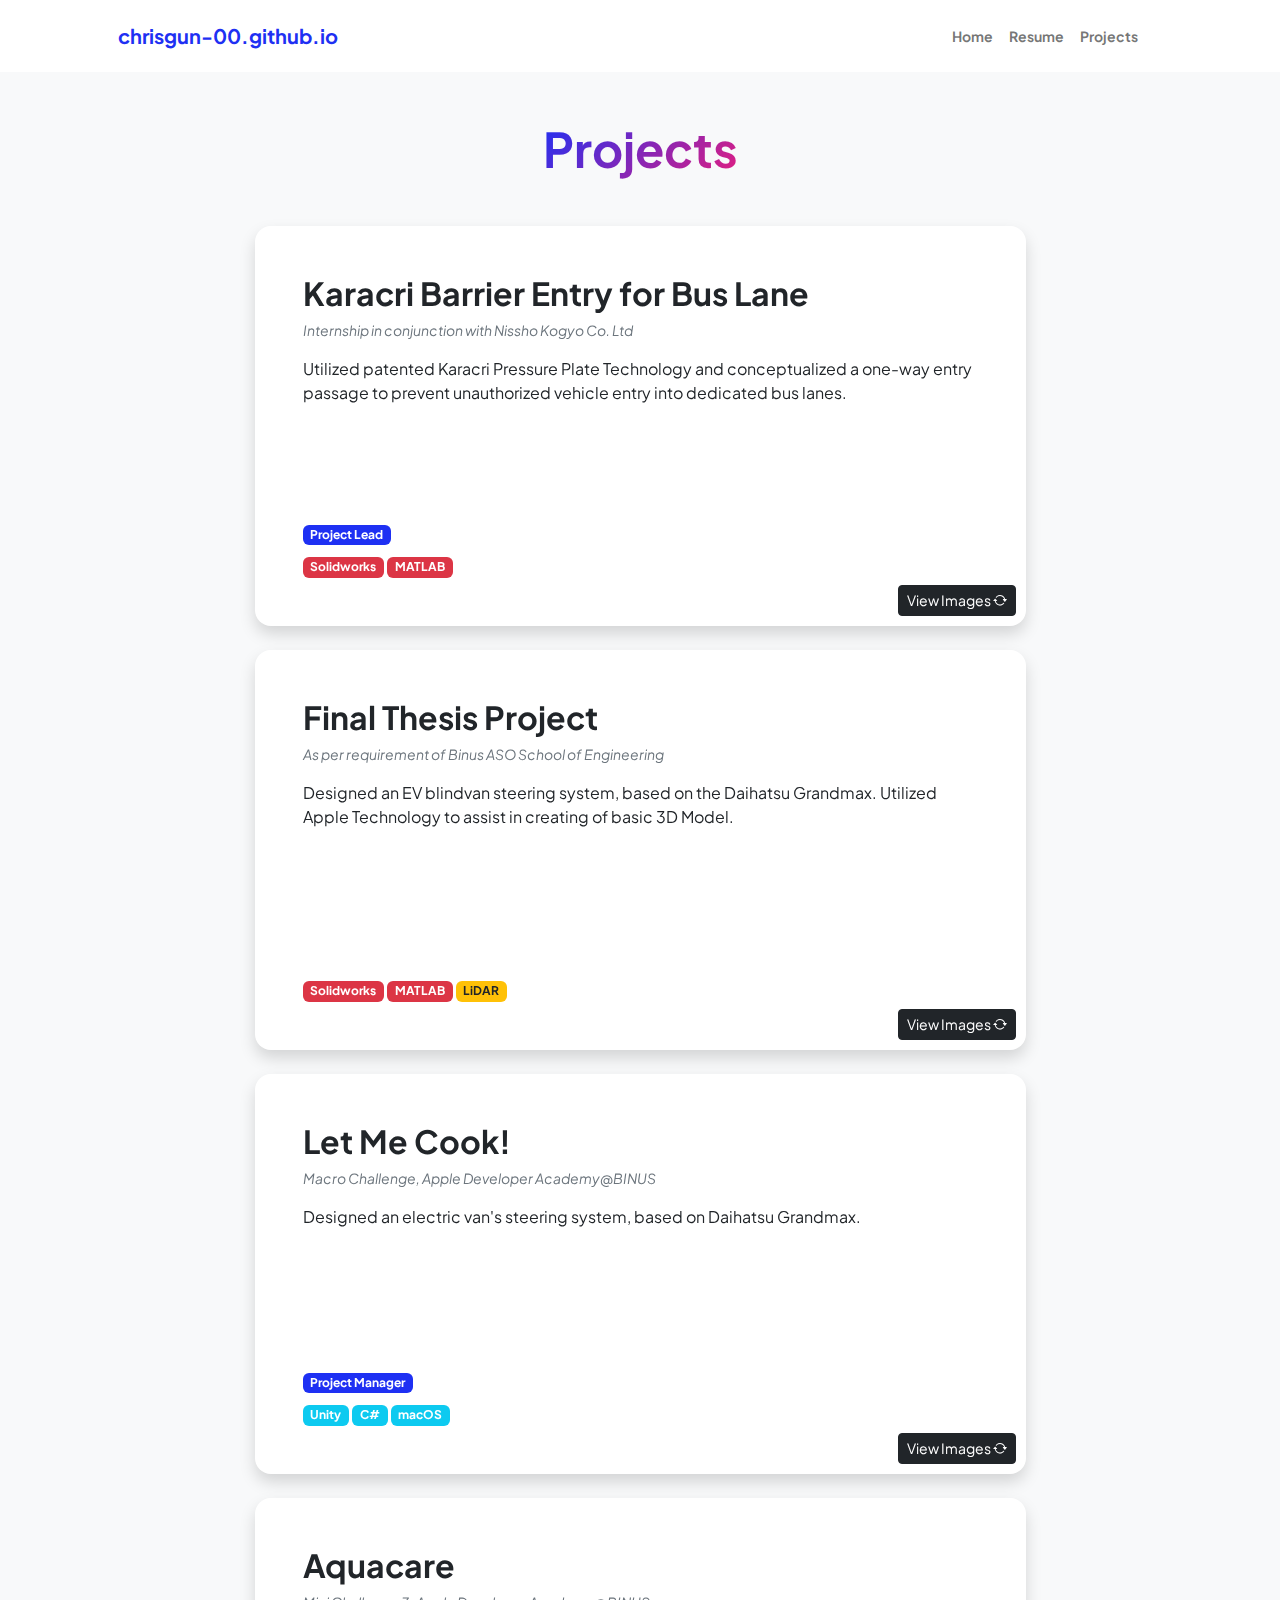
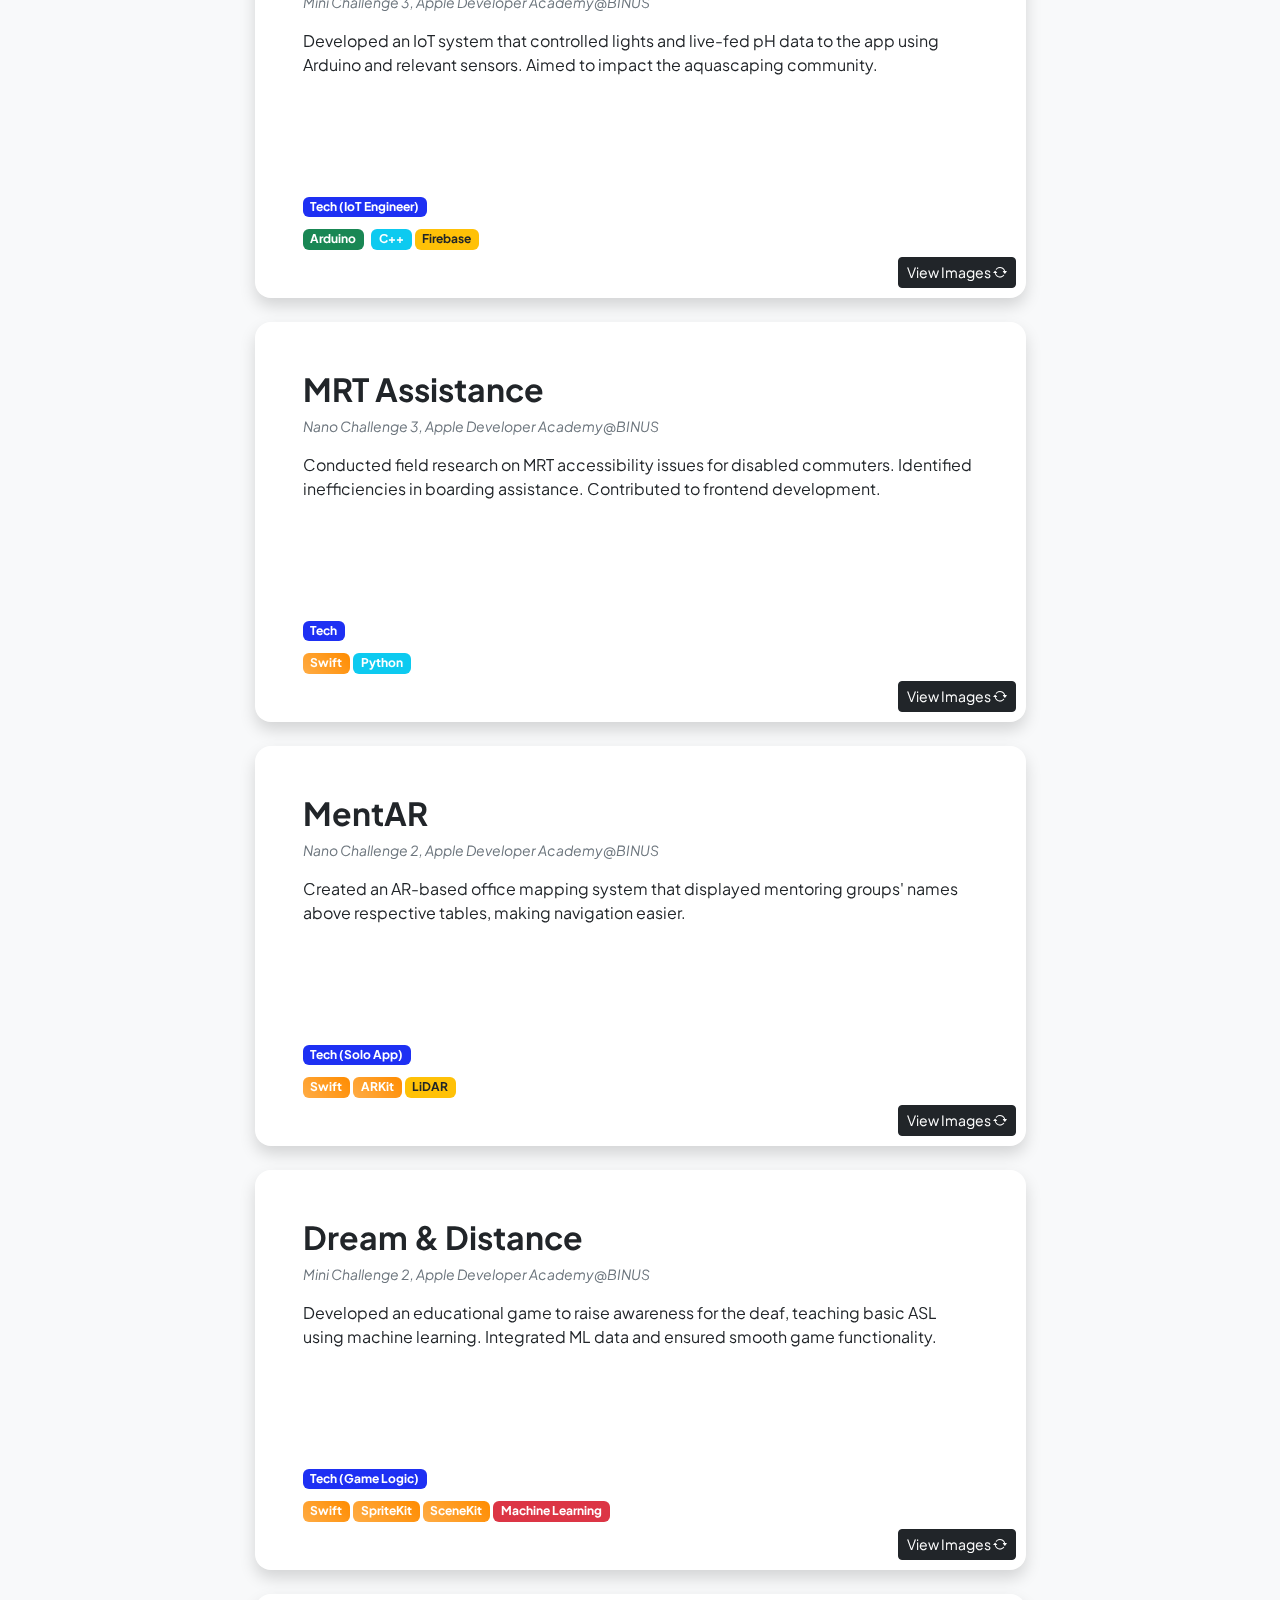
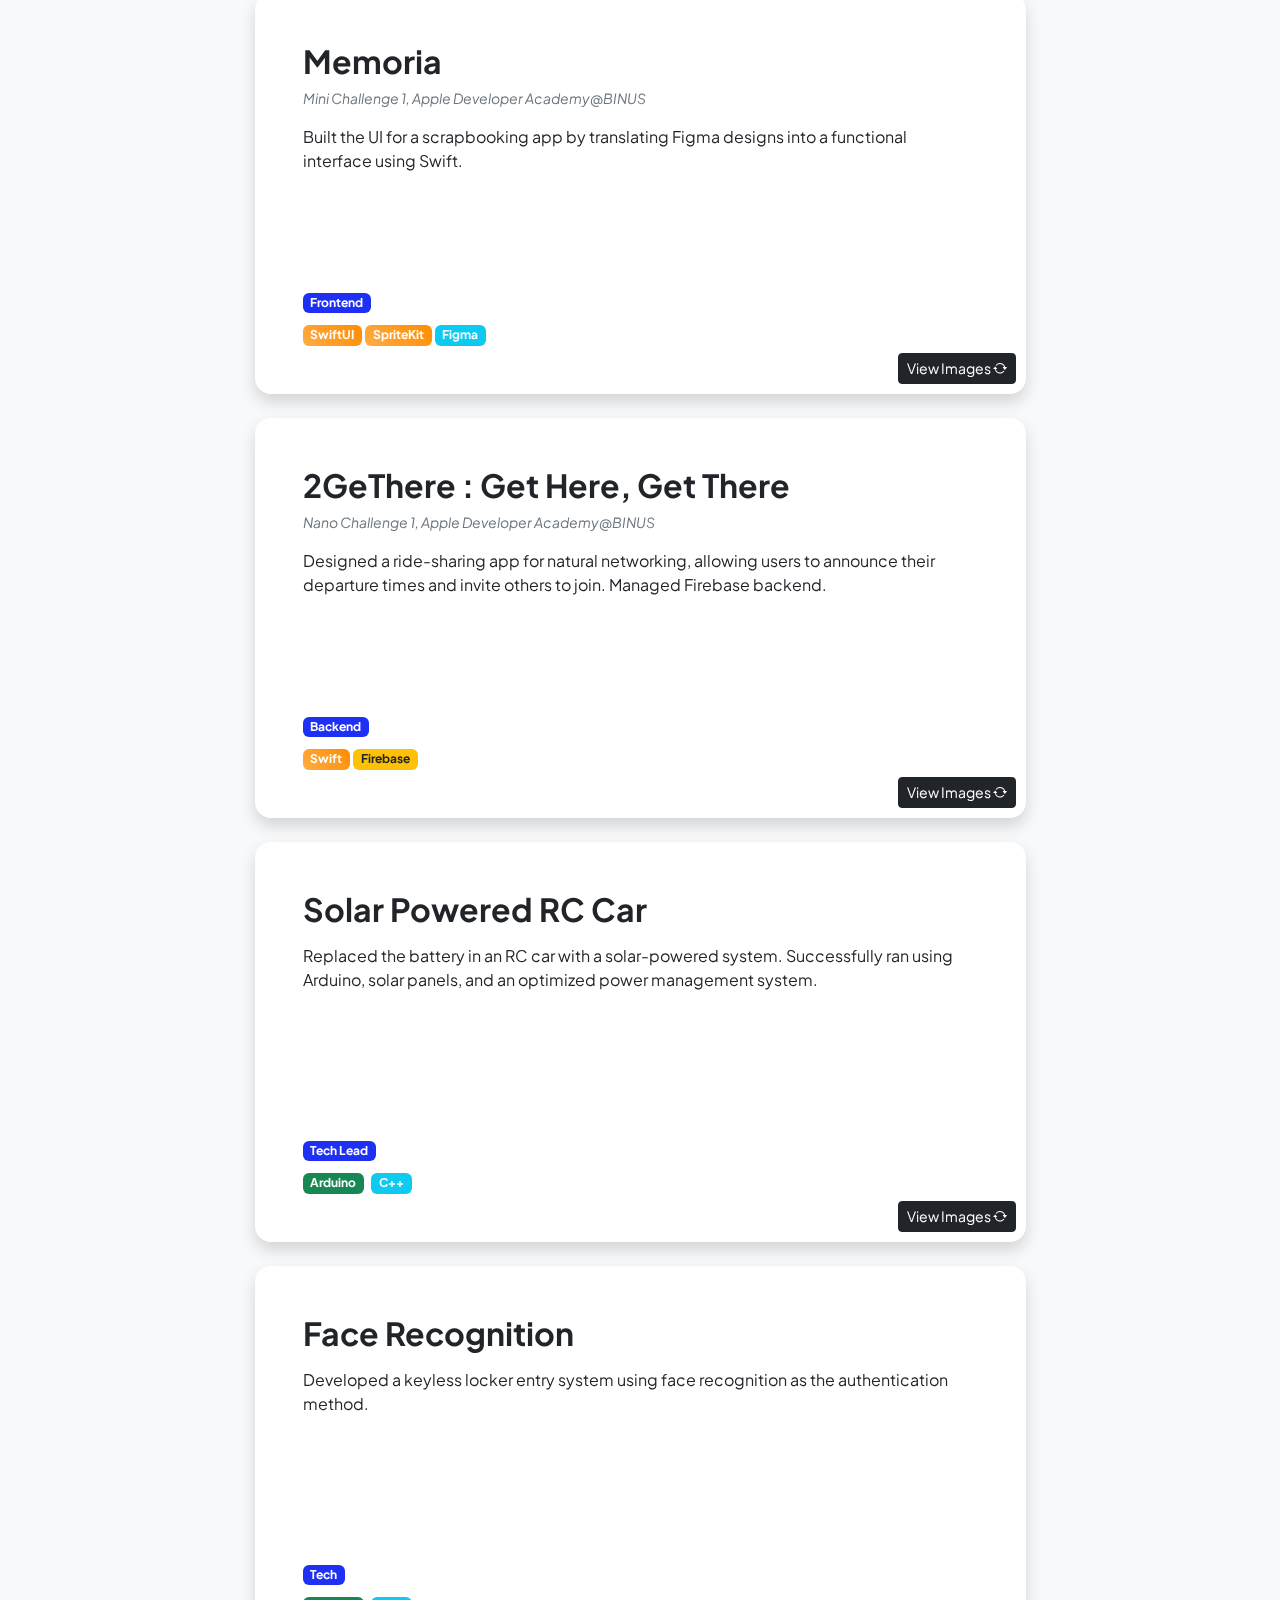
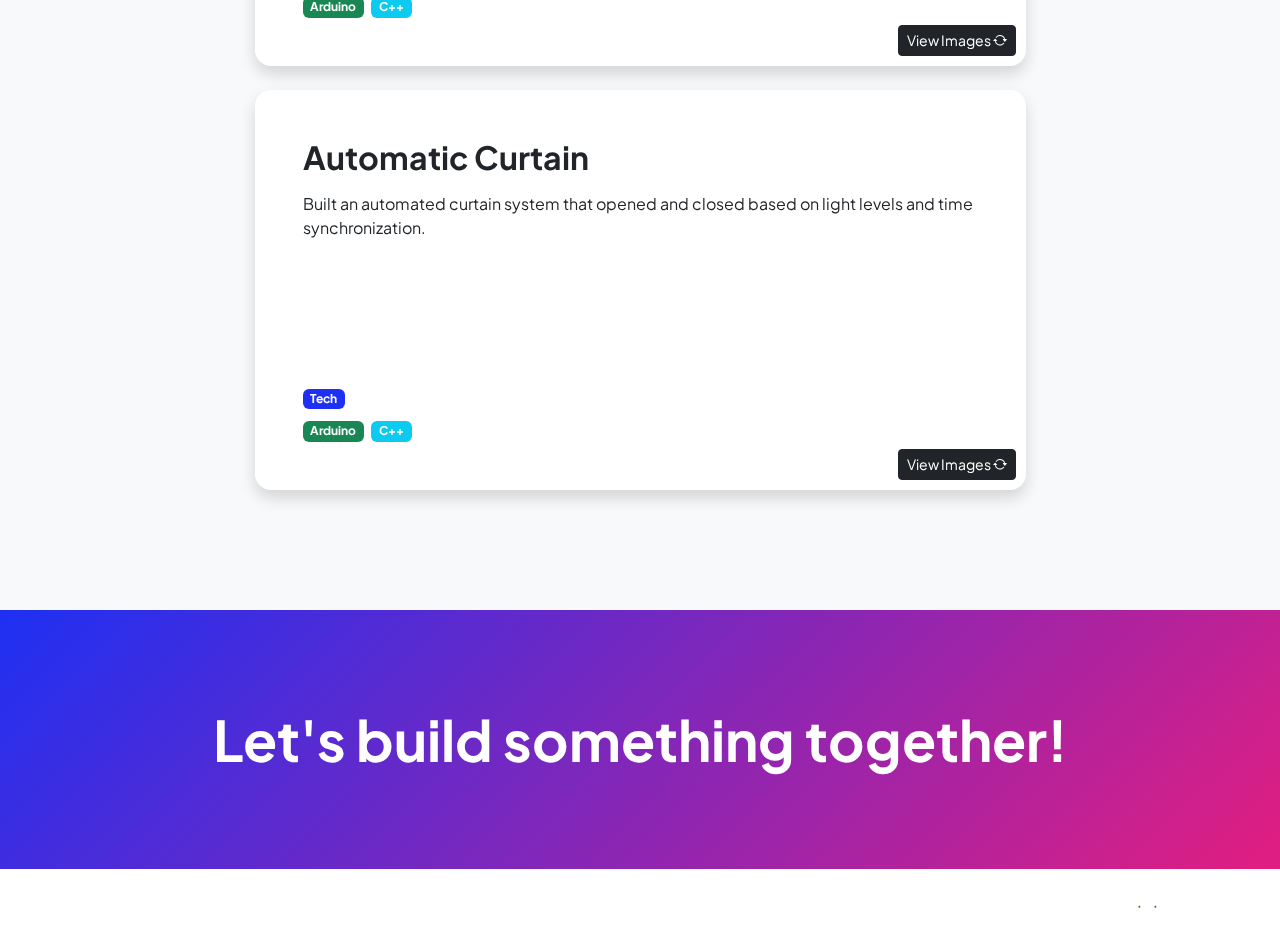
==== commit 97ec2865: "updated & edited" ====
--- a/projects.html
+++ b/projects.html
@@ -37,7 +37,7 @@
 
 
 						<li class="nav-item">
-							<a class="nav-link" href="contact.html">Contact</a>
+							<a class="nav-link" href="contact.html"></a>
 						</li>
 					</ul>
 				</div>
@@ -763,8 +763,8 @@
 		<section class="py-5 bg-gradient-primary-to-secondary text-white">
 			<div class="container px-5 my-5">
 				<div class="text-center">
-					<h2 class="display-4 fw-bolder mb-4">Let's build something together</h2>
-					<a class="btn btn-outline-light btn-lg px-5 py-3 fs-6 fw-bolder" href="contact.html">Contact me</a>
+					<h2 class="display-4 fw-bolder mb-4">Let's build something together!</h2>
+					<!--<a class="btn btn-outline-light btn-lg px-5 py-3 fs-6 fw-bolder" href="contact.html"></a>-->
 				</div>
 			</div>
 		</section>
@@ -777,13 +777,13 @@
 			<div class="row align-items-center justify-content-between flex-column flex-sm-row">
 				<div class="col-auto">
 					<div class="small m-0">
-						Copyright &copy; Your Website 2023
+						
 					</div>
 				</div>
 
 
 				<div class="col-auto">
-					<a class="small" href="#!">Privacy</a> <span class="mx-1">&middot;</span> <a class="small" href="#!">Terms</a> <span class="mx-1">&middot;</span> <a class="small" href="#!">Contact</a>
+					<a class="small" href="#!"></a> <span class="mx-1">&middot;</span> <a class="small" href="#!"></a> <span class="mx-1">&middot;</span> <a class="small" href="#!"></a>
 				</div>
 			</div>
 		</div>
